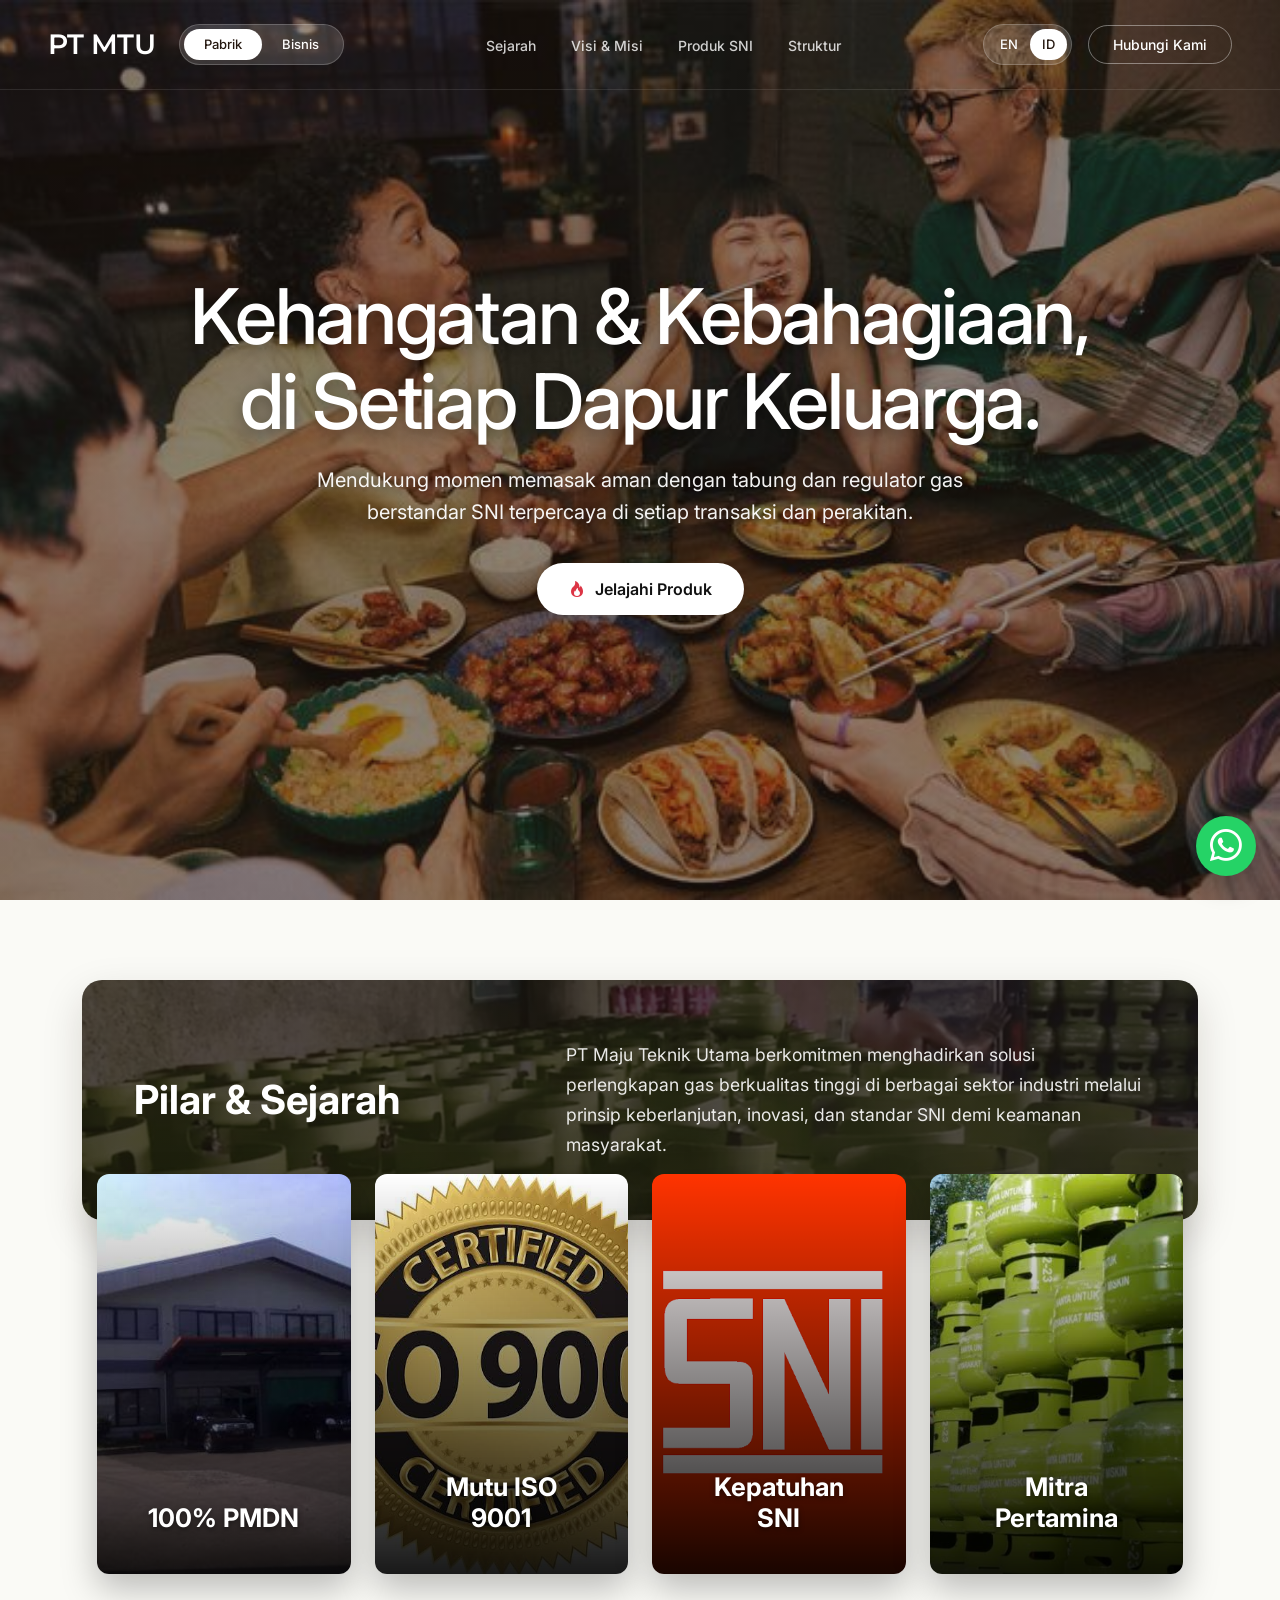
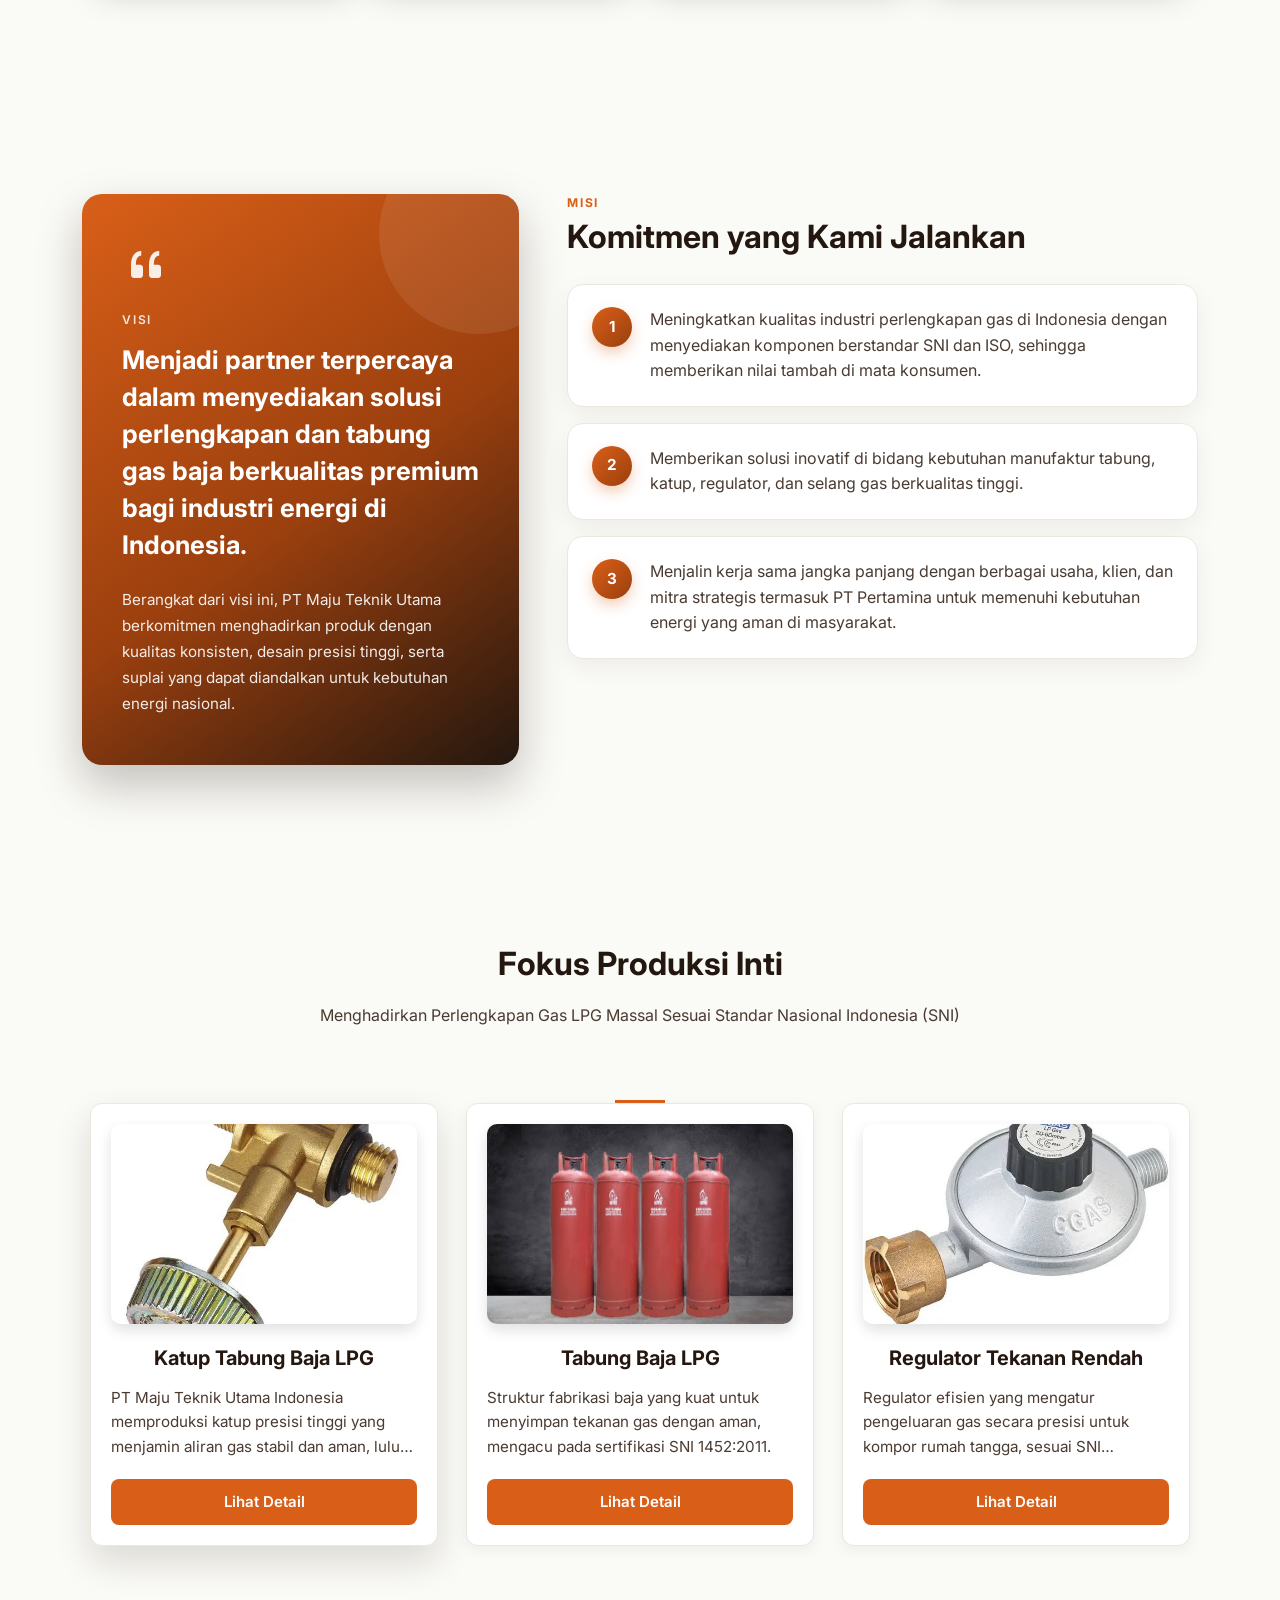
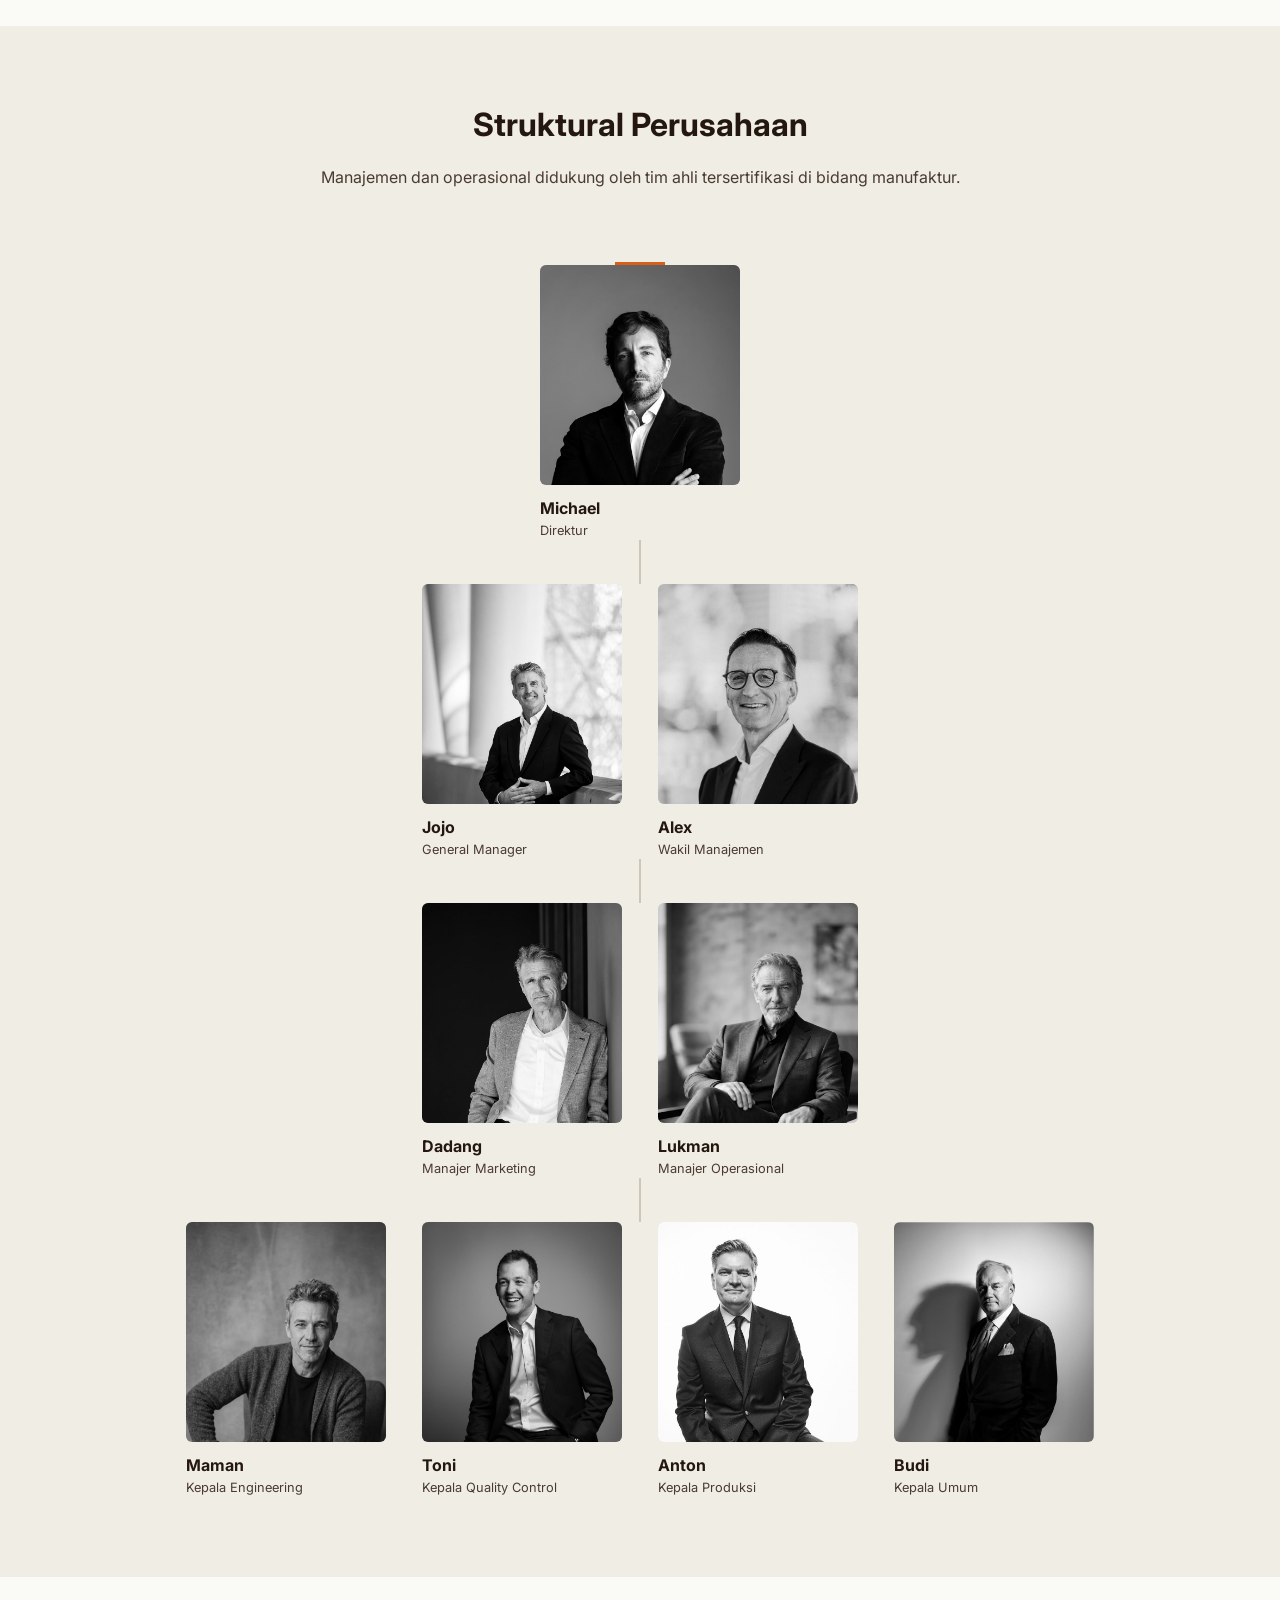
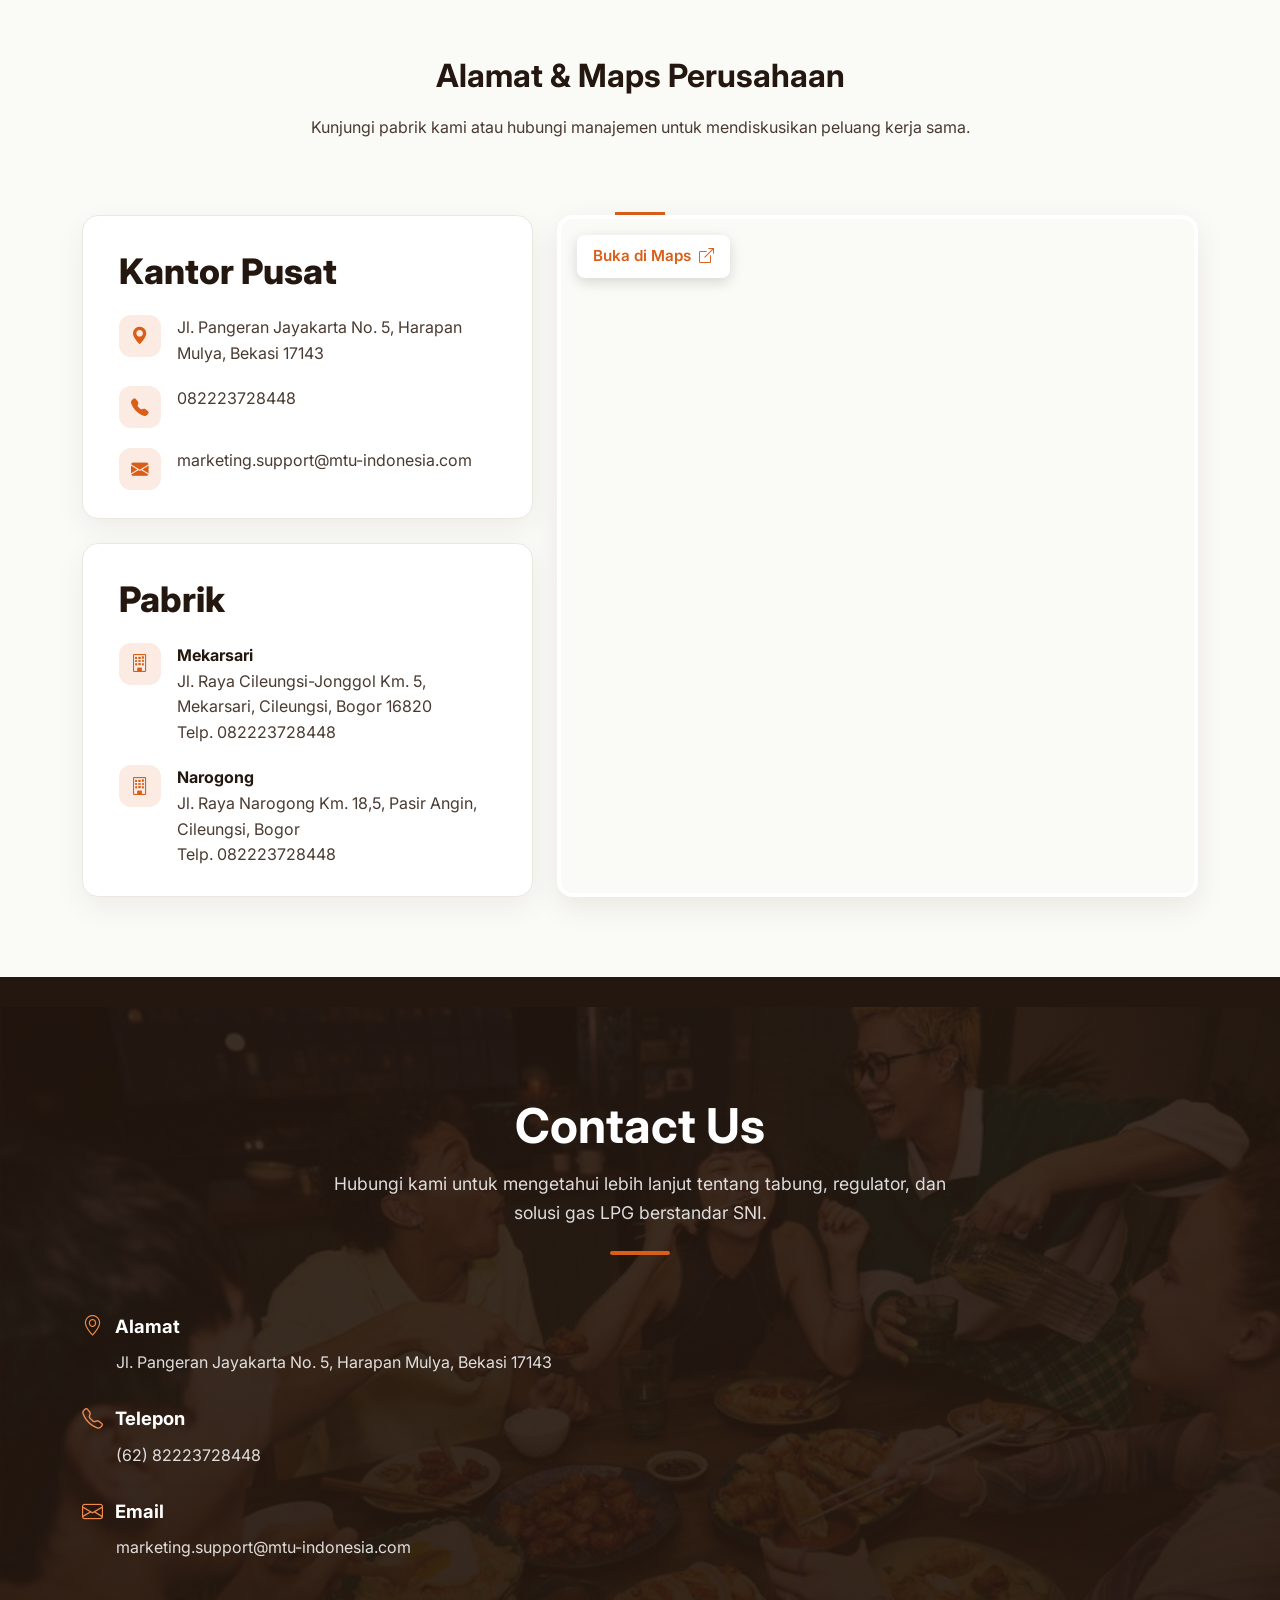
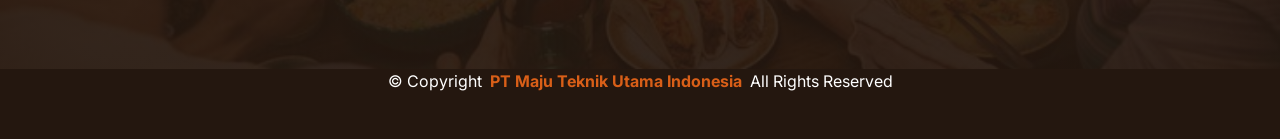
==== index.html @ 26ff04ad "first commit" ====
<!DOCTYPE html>
<html lang="id">

<head>
  <meta charset="utf-8">
  <meta content="width=device-width, initial-scale=1.0" name="viewport">
  <title>PT Maju Teknik Utama Indonesia</title>
  <meta name="description" content="Pabrik Manufaktur Tabung & Regulator LPG Terpercaya">
  <meta name="keywords" content="Tabung LPG, Regulator, Valve, Katup SNI, Selang Gas, Pabrik Gas">

  <!-- Favicons -->
  <link href="assets/img/favicon.png" rel="icon">
  <link href="assets/img/apple-touch-icon.png" rel="apple-touch-icon">

  <!-- Fonts -->
  <link href="https://fonts.googleapis.com" rel="preconnect">
  <link href="https://fonts.gstatic.com" rel="preconnect" crossorigin>
  <link href="https://fonts.googleapis.com/css2?family=Inter:wght@400;500;600;700&family=Montserrat:wght@400;500;600;700&display=swap" rel="stylesheet">

  <!-- Vendor CSS Files -->
  <link href="assets/vendor/bootstrap/css/bootstrap.min.css" rel="stylesheet">
  <link href="assets/vendor/bootstrap-icons/bootstrap-icons.css" rel="stylesheet">
  <link href="assets/vendor/aos/aos.css" rel="stylesheet">
  <link href="assets/vendor/swiper/swiper-bundle.min.css" rel="stylesheet">

  <!-- Main CSS File -->
  <link href="assets/css/main.css" rel="stylesheet">
</head>

<body class="index-page">

  <!-- Header -->
  <header id="header" class="header fixed-top d-flex align-items-center">
    <div class="container-fluid px-4 px-lg-5 d-flex align-items-center justify-content-between w-100">
      <div class="header-left d-flex align-items-center gap-4">
        <a href="index.html" class="logo">
          <h1 class="sitename m-0">PT MTU</h1>
        </a>
        <div class="header-pill-toggle d-none d-lg-flex">
          <span class="active">Pabrik</span>
          <span>Bisnis</span>
        </div>
      </div>
      <nav id="navmenu" class="navmenu d-none d-xl-block">
        <ul class="mb-0">
          <li><a href="#about">Sejarah</a></li>
          <li><a href="#vision-mission">Visi & Misi</a></li>
          <li><a href="#services">Produk SNI</a></li>
          <li><a href="#team">Struktur</a></li>
        </ul>
      </nav>
      <div class="header-right d-flex align-items-center gap-3">
        <div class="header-pill-toggle small-toggle d-none d-md-flex">
          <span>EN</span>
          <span class="active">ID</span>
        </div>
        <a class="btn-outline-custom d-none d-md-inline-flex" href="#contact">Hubungi Kami</a>
        <i class="mobile-nav-toggle d-xl-none bi bi-list text-white fs-2"></i>
      </div>
    </div>
  </header>

  <main class="main">

    <!-- Hero Section -->
    <section id="hero" class="hero d-flex align-items-center justify-content-center">
      <div class="container text-center" data-aos="fade-up">
        <h1 class="hero-title">Kehangatan & Kebahagiaan,<br>di Setiap Dapur Keluarga.</h1>
        <p class="hero-subtitle">Mendukung momen memasak aman dengan tabung dan regulator gas berstandar SNI terpercaya di setiap transaksi dan perakitan.</p>
        <div class="hero-cta mt-4">
          <a href="#services" class="hero-btn"><i class="bi bi-fire text-danger"></i> Jelajahi Produk</a>
        </div>
      </div>
    </section>

    <!-- About Section (Pilar & Sejarah) -->
    <section id="about" class="about-boxed-section">
      <div class="container" data-aos="fade-up" data-aos-delay="100">

        <div class="scenic-banner-box">
          <div class="row align-items-center justify-content-between w-100 m-0">
            <div class="col-lg-4 mb-3 mb-lg-0">
              <h2 class="box-main-title">Pilar &amp; Sejarah</h2>
            </div>
            <div class="col-lg-7">
              <p class="box-main-desc">
                PT Maju Teknik Utama berkomitmen menghadirkan solusi perlengkapan gas berkualitas tinggi di berbagai sektor industri melalui prinsip keberlanjutan, inovasi, dan standar SNI demi keamanan masyarakat.
              </p>
            </div>
          </div>
        </div>

        <div class="row g-4 overlapping-cards-row">
          <!-- Kartu 1 -->
          <div class="col-md-6 col-lg-3" data-aos="fade-up" data-aos-delay="100">
            <div class="flip-card">
              <div class="flip-card-inner">
                <div class="flip-card-front card-bg-1">
                  <div class="card-overlay"></div>
                  <h3>100% PMDN</h3>
                </div>
                <div class="flip-card-back">
                  <h4>Berdiri Sejak 2007</h4>
                  <p>Didirikan pada Januari 2007 dengan status Penanaman Modal Dalam Negeri, berdedikasi membangun industri nasional berkualitas global.</p>
                </div>
              </div>
            </div>
          </div>

          <!-- Kartu 2 -->
          <div class="col-md-6 col-lg-3" data-aos="fade-up" data-aos-delay="200">
            <div class="flip-card">
              <div class="flip-card-inner">
                <div class="flip-card-front card-bg-2">
                  <div class="card-overlay"></div>
                  <h3>Mutu ISO 9001</h3>
                </div>
                <div class="flip-card-back">
                  <h4>Standar Internasional</h4>
                  <p>Operasional pabrik berpedoman penuh pada Sistem Manajemen Mutu ISO 9001:2015 untuk memastikan presisi di setiap lini produksi.</p>
                </div>
              </div>
            </div>
          </div>

          <!-- Kartu 3 -->
          <div class="col-md-6 col-lg-3" data-aos="fade-up" data-aos-delay="300">
            <div class="flip-card">
              <div class="flip-card-inner">
                <div class="flip-card-front card-bg-3">
                  <div class="card-overlay"></div>
                  <h3>Kepatuhan SNI</h3>
                </div>
                <div class="flip-card-back">
                  <h4>Keamanan Teruji</h4>
                  <p>Memproduksi komponen presisi tinggi yang 100% lulus uji kelayakan Standar Nasional Indonesia (SNI) untuk keamanan keluarga.</p>
                </div>
              </div>
            </div>
          </div>

          <!-- Kartu 4 -->
          <div class="col-md-6 col-lg-3" data-aos="fade-up" data-aos-delay="400">
            <div class="flip-card">
              <div class="flip-card-inner">
                <div class="flip-card-front card-bg-4">
                  <div class="card-overlay"></div>
                  <h3>Mitra Pertamina</h3>
                </div>
                <div class="flip-card-back">
                  <h4>Sinergi Energi Nasional</h4>
                  <p>Mendukung penuh program konversi energi gas pemerintah dengan menyuplai produk andalan secara masif ke PT Pertamina.</p>
                </div>
              </div>
            </div>
          </div>
        </div>

      </div>
    </section>

    <!-- Vision & Mission Section -->
    <section id="vision-mission" class="vision-mission-section light-background">
      <div class="container" data-aos="fade-up" data-aos-delay="100">

        <div class="row align-items-stretch g-4 g-lg-5">

          <!-- Kiri: Kartu Visi -->
          <div class="col-lg-5" data-aos="fade-right" data-aos-delay="200">
            <div class="vision-card">
              <div class="vision-quote-icon">
                <i class="bi bi-quote"></i>
              </div>
              <span class="vision-label">Visi</span>
              <h3 class="vision-title">
                Menjadi partner terpercaya dalam menyediakan solusi perlengkapan dan tabung gas baja berkualitas premium bagi industri energi di Indonesia.
              </h3>
              <p class="vision-desc">
                Berangkat dari visi ini, PT Maju Teknik Utama berkomitmen menghadirkan produk dengan kualitas konsisten, desain presisi tinggi, serta suplai yang dapat diandalkan untuk kebutuhan energi nasional.
              </p>
            </div>
          </div>

          <!-- Kanan: Daftar Misi -->
          <div class="col-lg-7" data-aos="fade-left" data-aos-delay="300">
            <div class="mission-header">
              <span class="mission-label">Misi</span>
              <h2 class="mission-title">Komitmen yang Kami Jalankan</h2>
            </div>

            <div class="mission-list">
              <div class="mission-item">
                <div class="mission-number">1</div>
                <p>
                  Meningkatkan kualitas industri perlengkapan gas di Indonesia dengan menyediakan komponen berstandar SNI dan ISO, sehingga memberikan nilai tambah di mata konsumen.
                </p>
              </div>

              <div class="mission-item">
                <div class="mission-number">2</div>
                <p>
                  Memberikan solusi inovatif di bidang kebutuhan manufaktur tabung, katup, regulator, dan selang gas berkualitas tinggi.
                </p>
              </div>

              <div class="mission-item">
                <div class="mission-number">3</div>
                <p>
                  Menjalin kerja sama jangka panjang dengan berbagai usaha, klien, dan mitra strategis termasuk PT Pertamina untuk memenuhi kebutuhan energi yang aman di masyarakat.
                </p>
              </div>
            </div>
          </div>

        </div>

      </div>
    </section>

    <!-- Products Section -->
    <section id="services" class="products-section">
      <div class="container section-title" data-aos="fade-up">
        <h2>Fokus Produksi Inti</h2>
        <p>Menghadirkan Perlengkapan Gas LPG Massal Sesuai Standar Nasional Indonesia (SNI)</p>
      </div>

      <div class="container" data-aos="fade-up" data-aos-delay="100">
        <div class="product-grid">

          <article class="product-card is-featured" data-aos="fade-up" data-aos-delay="100">
            <img src="assets/img/produk-katup.jpeg" alt="Katup Tabung Baja LPG" class="product-img">
            <h3>Katup Tabung Baja LPG</h3>
            <p>PT Maju Teknik Utama Indonesia memproduksi katup presisi tinggi yang menjamin aliran gas stabil dan aman, lulus standarisasi kelayakan SNI 1591:2012.</p>
            <a href="#contact" class="product-btn">Lihat Detail</a>
          </article>

          <article class="product-card" data-aos="fade-up" data-aos-delay="200">
            <img src="assets/img/produk-tabung.jpeg" alt="Tabung Baja LPG" class="product-img">
            <h3>Tabung Baja LPG</h3>
            <p>Struktur fabrikasi baja yang kuat untuk menyimpan tekanan gas dengan aman, mengacu pada sertifikasi SNI 1452:2011.</p>
            <a href="#contact" class="product-btn">Lihat Detail</a>
          </article>

          <article class="product-card" data-aos="fade-up" data-aos-delay="300">
            <img src="assets/img/produk-regulator.jpeg" alt="Regulator Tekanan Rendah" class="product-img">
            <h3>Regulator Tekanan Rendah</h3>
            <p>Regulator efisien yang mengatur pengeluaran gas secara presisi untuk kompor rumah tangga, sesuai SNI 7369:2012.</p>
            <a href="#contact" class="product-btn">Lihat Detail</a>
          </article>

        </div>

       
    </section>

    <!-- Team / Struktur Section -->
    <section id="team" class="team-section light-background">
      <div class="container section-title" data-aos="fade-up">
        <h2>Struktural Perusahaan</h2>
        <p>Manajemen dan operasional didukung oleh tim ahli tersertifikasi di bidang manufaktur.</p>
      </div>

      <div class="container org-chart" data-aos="fade-up" data-aos-delay="100">

        <!-- Level 1: Direktur -->
        <div class="org-tier">
          <div class="org-member">
            <div class="org-photo">
              <i class="bi bi-person-fill"></i>
              <img src="assets/img/Direktur.jpeg" alt="Direktur">
            </div>
            <h4>Michael</h4>
            <span>Direktur</span>
          </div>
        </div>
        <div class="org-connector"></div>

        <!-- Level 2: General Manager & Wakil Manajemen -->
        <div class="org-tier">
          <div class="org-member">
            <div class="org-photo">
              <i class="bi bi-person-fill"></i>
              <img src="assets/img/General.jpeg" alt="General Manager">
            </div>
            <h4>Jojo</h4>
            <span>General Manager</span>
          </div>
          <div class="org-member">
            <div class="org-photo">
              <i class="bi bi-person-fill"></i>
              <img src="assets/img/Wakil.jpeg" alt="Wakil Manajemen">
            </div>
            <h4>Alex</h4>
            <span>Wakil Manajemen</span>
          </div>
        </div>
        <div class="org-connector"></div>

        <!-- Level 3: Manajer -->
        <div class="org-tier">
          <div class="org-member">
            <div class="org-photo">
              <i class="bi bi-person-fill"></i>
              <img src="assets/img/Marketing.jpeg" alt="Manajer Marketing">
            </div>
            <h4>Dadang</h4>
            <span>Manajer Marketing</span>
          </div>
          <div class="org-member">
            <div class="org-photo">
              <i class="bi bi-person-fill"></i>
              <img src="assets/img/Operasional.jpeg" alt="Manajer Operasional">
            </div>
            <h4>Lukman</h4>
            <span>Manajer Operasional</span>
          </div>
        </div>
        <div class="org-connector"></div>

        <!-- Level 4: Kepala Departemen -->
        <div class="org-tier">
          <div class="org-member">
            <div class="org-photo">
              <i class="bi bi-person-fill"></i>
              <img src="assets/img/Enginering.jpeg" alt="Kepala Engineering">
            </div>
            <h4>Maman</h4>
            <span>Kepala Engineering</span>
          </div>
          <div class="org-member">
            <div class="org-photo">
              <i class="bi bi-person-fill"></i>
              <img src="assets/img/Quality.jpeg" alt="Kepala Quality Control">
            </div>
            <h4>Toni</h4>
            <span>Kepala Quality Control</span>
          </div>
          <div class="org-member">
            <div class="org-photo">
              <i class="bi bi-person-fill"></i>
              <img src="assets/img/Produksi.jpeg" alt="Kepala Produksi">
            </div>
            <h4>Anton</h4>
            <span>Kepala Produksi</span>
          </div>
          <div class="org-member">
            <div class="org-photo">
              <i class="bi bi-person-fill"></i>
              <img src="assets/img/Kepala.jpeg" alt="Kepala Umum">
            </div>
            <h4>Budi</h4>
            <span>Kepala Umum</span>
          </div>
        </div>

      </div>
    </section>

    <!-- Contact Section -->
    <section id="contact" class="contact-section">
      <div class="container section-title" data-aos="fade-up">
        <h2>Alamat & Maps Perusahaan</h2>
        <p>Kunjungi pabrik kami atau hubungi manajemen untuk mendiskusikan peluang kerja sama.</p>
      </div>

      <div class="container" data-aos="fade-up" data-aos-delay="100">
        <div class="row g-4 align-items-stretch">

          <!-- Kiri: Informasi -->
          <div class="col-lg-5">
            <div class="info-card">
              <h3 class="info-card-title">Kantor Pusat</h3>
              <ul class="info-list">
                <li>
                  <span class="info-icon"><i class="bi bi-geo-alt-fill"></i></span>
                  <span>Jl. Pangeran Jayakarta No. 5, Harapan Mulya, Bekasi 17143</span>
                </li>
                <li>
                  <span class="info-icon"><i class="bi bi-telephone-fill"></i></span>
                  <span>082223728448</span>
                </li>
                <li>
                  <span class="info-icon"><i class="bi bi-envelope-fill"></i></span>
                  <span>marketing.support@mtu-indonesia.com</span>
                </li>
              </ul>
            </div>

            <div class="info-card mt-4">
              <h3 class="info-card-title">Pabrik</h3>
              <ul class="info-list">
                <li>
                  <span class="info-icon"><i class="bi bi-building"></i></span>
                  <span>
                    <strong>Mekarsari</strong><br>
                    Jl. Raya Cileungsi-Jonggol Km. 5, Mekarsari, Cileungsi, Bogor 16820<br>
                    Telp. 082223728448
                  </span>
                </li>
                <li>
                  <span class="info-icon"><i class="bi bi-building"></i></span>
                  <span>
                    <strong>Narogong</strong><br>
                    Jl. Raya Narogong Km. 18,5, Pasir Angin, Cileungsi, Bogor<br>
                    Telp. 082223728448
                  </span>
                </li>
              </ul>
            </div>
          </div>

          <!-- Kanan: Peta -->
          <div class="col-lg-7">
            <div class="map-box">
              <iframe
                src="https://www.google.com/maps?q=Jl.+Pangeran+Jayakarta+No.+5+Harapan+Mulya+Bekasi+17143&amp;output=embed"
                title="Lokasi Kantor Pusat PT Maju Teknik Utama Indonesia"
                loading="lazy"
                referrerpolicy="no-referrer-when-downgrade"
                allowfullscreen>
              </iframe>
              <a class="map-open-btn"
                 href="https://www.google.com/maps/search/?api=1&amp;query=Jl.+Pangeran+Jayakarta+No.+5+Harapan+Mulya+Bekasi+17143"
                 target="_blank" rel="noopener">
                Buka di Maps <i class="bi bi-box-arrow-up-right"></i>
              </a>
            </div>
          </div>

        </div>
      </div>
    </section>

  </main>

  <footer id="footer" class="footer position-relative">

    <!-- Contact Us (latar foto gelap) -->
    <div class="footer-contact">
      <div class="footer-contact-overlay"></div>
      <div class="container">
        <div class="footer-contact-header text-center" data-aos="fade-up">
          <h2>Contact Us</h2>
          <p>Hubungi kami untuk mengetahui lebih lanjut tentang tabung, regulator, dan solusi gas LPG berstandar SNI.</p>
          <span class="footer-accent-bar"></span>
        </div>

        <div class="row">
          <div class="col-lg-6">
            <div class="footer-contact-list" data-aos="fade-up" data-aos-delay="100">

              <div class="footer-contact-item">
                <div class="footer-contact-label">
                  <i class="bi bi-geo-alt"></i>
                  <span>Alamat</span>
                </div>
                <p>Jl. Pangeran Jayakarta No. 5, Harapan Mulya, Bekasi 17143</p>
              </div>

              <div class="footer-contact-item">
                <div class="footer-contact-label">
                  <i class="bi bi-telephone"></i>
                  <span>Telepon</span>
                </div>
                <p><a href="tel:+622188957132">(62) 82223728448</a></p>
              </div>

              <div class="footer-contact-item">
                <div class="footer-contact-label">
                  <i class="bi bi-envelope"></i>
                  <span>Email</span>
                </div>
                <p><a href="mailto:marketing.support@mtu-indonesia.com">marketing.support@mtu-indonesia.com</a></p>
              </div>

            </div>
          </div>
        </div>
      </div>
    </div>

    <!-- Copyright -->
    <div class="container copyright text-center">
      <p>© <span>Copyright</span> <strong class="px-1 sitename">PT Maju Teknik Utama Indonesia</strong> <span>All Rights Reserved</span></p>
    </div>
  </footer>

  <!-- Tombol WhatsApp melayang -->
  <!-- Nomor contact person: 6282223728448 (format 62 tanpa angka 0 di depan) -->
  <a href="https://wa.me/6282223728448?text=Halo%2C%20saya%20ingin%20bertanya%20tentang%20produk%20PT%20Maju%20Teknik%20Utama%20Indonesia."
     class="whatsapp-float"
     target="_blank"
     rel="noopener"
     aria-label="Chat WhatsApp dengan PT Maju Teknik Utama Indonesia">
    <i class="bi bi-whatsapp"></i>
  </a>

  <a href="#" id="scroll-top" class="scroll-top d-flex align-items-center justify-content-center"><i class="bi bi-arrow-up-short"></i></a>

  <!-- Vendor JS Files -->
  <script src="assets/vendor/bootstrap/js/bootstrap.bundle.min.js"></script>
  <script src="assets/vendor/php-email-form/validate.js"></script>
  <script src="assets/vendor/aos/aos.js"></script>
  <script src="assets/vendor/purecounter/purecounter_vanilla.js"></script>
  <script src="assets/vendor/swiper/swiper-bundle.min.js"></script>
  <script src="assets/js/main.js"></script>

  <!-- Header: putih setelah keluar dari hero -->
  <script>
    (function () {
      var header = document.getElementById('header');
      var hero = document.getElementById('hero');

      function updateHeader() {
        // Header berubah putih setelah melewati bagian hero
        var limit = hero ? hero.offsetHeight - header.offsetHeight : 0;
        if (window.scrollY >= limit) {
          header.classList.add('scrolled');
        } else {
          header.classList.remove('scrolled');
        }
      }

      window.addEventListener('scroll', updateHeader, { passive: true });
      updateHeader();
    })();
  </script>

</body>
</html>
---- assets/css/main.css ----
/**
* Theme Name: PT MTU Modern Warmth
* Layout Concept: Boxed Scenic Banner with Overlapping Vertical 3D Flip Cards
*/

:root {
  --default-font: "Inter", system-ui, -apple-system, sans-serif;
  --heading-font: "Inter", sans-serif;
  --nav-font: "Inter", sans-serif;

  --background-color: #FAFAF6;
  --default-color: #4A3B32;
  --heading-color: #24170F;
  --accent-color: #D95F18;
  --surface-color: #FFFFFF;
  --contrast-color: #FFFFFF;

  --ease-smooth: cubic-bezier(0.22, 0.61, 0.36, 1);
}

.light-background {
  --background-color: #F0EDE5;
  --surface-color: #FFFFFF;
}

/*--------------------------------------------------------------
# TRANSISI HALAMAN
--------------------------------------------------------------*/
:root { scroll-behavior: smooth; }

/* View Transitions API: perpindahan antarhalaman dengan crossfade halus */
@view-transition {
  navigation: auto;
}

::view-transition-old(root),
::view-transition-new(root) {
  animation-duration: 0.6s;
  animation-timing-function: var(--ease-smooth);
}

/* Halaman fade-in saat pertama kali dimuat */
html.is-loading body {
  opacity: 0;
}

body {
  color: var(--default-color);
  background-color: var(--background-color);
  font-family: var(--default-font);
  margin: 0;
  padding: 0;
  transition: opacity 0.8s var(--ease-smooth);
}

a {
  text-decoration: none;
  transition: color 0.3s var(--ease-smooth), background-color 0.3s var(--ease-smooth);
  color: var(--accent-color);
}
a:hover { color: color-mix(in srgb, var(--accent-color), transparent 25%); }

h1, h2, h3, h4, h5, h6 { color: var(--heading-color); font-family: var(--heading-font); }

/*--------------------------------------------------------------
# HEADER (transparan di beranda, putih setelah keluar dari hero)
--------------------------------------------------------------*/
.header {
  height: 90px;
  background: transparent;
  border-bottom: 1px solid rgba(255,255,255,0.1);
  transition: background-color 0.45s var(--ease-smooth), box-shadow 0.45s var(--ease-smooth), border-color 0.45s var(--ease-smooth);
}

.header.scrolled {
  background-color: #FFFFFF;
  box-shadow: 0 4px 20px rgba(36, 23, 15, 0.08);
  border-bottom: 1px solid #EBE8E0;
}

.logo h1 {
  font-size: 28px;
  font-weight: 600;
  color: #fff;
  letter-spacing: -0.5px;
  font-family: 'Montserrat', sans-serif;
  transition: color 0.45s var(--ease-smooth);
}

.header-pill-toggle {
  display: flex;
  align-items: center;
  background: rgba(255, 255, 255, 0.15);
  border-radius: 50px;
  padding: 4px;
  border: 1px solid rgba(255,255,255,0.2);
  transition: background-color 0.45s var(--ease-smooth), border-color 0.45s var(--ease-smooth);
}
.header-pill-toggle span {
  padding: 6px 20px;
  border-radius: 50px;
  color: #fff;
  font-size: 13px;
  font-weight: 500;
  cursor: pointer;
  transition: all 0.35s var(--ease-smooth);
}
.header-pill-toggle span.active { background: #fff; color: var(--heading-color); }
.header-pill-toggle.small-toggle span { padding: 6px 12px; }

.navmenu ul { display: flex; list-style: none; gap: 35px; padding: 0; }
.navmenu a {
  position: relative;
  color: rgba(255, 255, 255, 0.8);
  font-size: 14px;
  font-weight: 500;
  padding: 6px 0;
  transition: color 0.35s var(--ease-smooth);
}
.navmenu a::after {
  content: "";
  position: absolute;
  left: 0;
  bottom: 0;
  width: 100%;
  height: 2px;
  border-radius: 2px;
  background: var(--accent-color);
  transform: scaleX(0);
  transform-origin: left center;
  transition: transform 0.4s var(--ease-smooth);
}
.navmenu a:hover { color: #fff; }
.navmenu a:hover::after,
.navmenu a.is-current::after { transform: scaleX(1); }
.navmenu a.is-current { color: #fff; }

.btn-outline-custom {
  border: 1px solid rgba(255,255,255,0.4);
  color: #fff;
  padding: 8px 24px;
  border-radius: 50px;
  font-size: 14px;
  font-weight: 500;
  transition: all 0.35s var(--ease-smooth);
}
.btn-outline-custom:hover { background: #fff; color: var(--heading-color); }

/* Kondisi header setelah keluar dari hero (putih) */
.header.scrolled .logo h1,
.header.scrolled .navmenu a { color: var(--heading-color); }
.header.scrolled .navmenu a:hover { color: var(--accent-color); }
.header.scrolled .navmenu a.is-current { color: var(--accent-color); }
.header.scrolled .header-pill-toggle { background: #f0f0f0; border-color: #ddd; }
.header.scrolled .header-pill-toggle span { color: var(--default-color); }
.header.scrolled .header-pill-toggle span.active { background: #fff; box-shadow: 0 2px 5px rgba(0,0,0,0.1); }
.header.scrolled .btn-outline-custom { border-color: var(--default-color); color: var(--default-color); }
.header.scrolled .btn-outline-custom:hover { background: var(--accent-color); color: #fff; border-color: var(--accent-color); }
.header.scrolled .mobile-nav-toggle { color: var(--heading-color) !important; }

/*--------------------------------------------------------------
# TOMBOL KEMBALI KE ATAS
--------------------------------------------------------------*/
.scroll-top {
  position: fixed;
  right: 24px;
  bottom: 100px;
  width: 46px;
  height: 46px;
  border-radius: 50%;
  background: var(--accent-color);
  color: #FFFFFF;
  font-size: 26px;
  box-shadow: 0 10px 25px rgba(217, 95, 24, 0.3);
  opacity: 0;
  visibility: hidden;
  transform: translateY(14px);
  transition: opacity 0.4s var(--ease-smooth), transform 0.4s var(--ease-smooth), visibility 0.4s, background-color 0.3s ease;
  z-index: 999;
}

.scroll-top.active {
  opacity: 1;
  visibility: visible;
  transform: translateY(0);
}

.scroll-top:hover {
  color: #FFFFFF;
  background: color-mix(in srgb, var(--accent-color), #24170F 25%);
}

/* Hero Section */
.hero {
  background: linear-gradient(rgba(36, 23, 15, 0.5), rgba(36, 23, 15, 0.5)), url('../img/hero-bg.jpeg') center/cover no-repeat;
  height: 100vh;
  min-height: 650px;
  position: relative;
  margin-top: 0;
  padding-top: 70px;
}
.hero-title {
  font-size: 4.8rem;
  font-weight: 500;
  color: #fff;
  line-height: 1.1;
  letter-spacing: -0.03em;
  margin-bottom: 20px;
  text-shadow: 0 4px 15px rgba(0,0,0,0.4);
}
.hero-subtitle {
  font-size: 1.25rem;
  color: rgba(255, 255, 255, 0.95);
  font-weight: 400;
  max-width: 700px;
  margin: 0 auto 35px auto;
  text-shadow: 0 2px 10px rgba(0,0,0,0.4);
  line-height: 1.6;
}
.hero-btn {
  background: #fff;
  color: #111;
  padding: 14px 32px;
  border-radius: 50px;
  font-size: 16px;
  font-weight: 600;
  display: inline-flex;
  align-items: center;
  gap: 10px;
  box-shadow: 0 10px 30px rgba(0,0,0,0.2);
  transition: transform 0.4s var(--ease-smooth), box-shadow 0.4s var(--ease-smooth), background-color 0.4s var(--ease-smooth);
}
.hero-btn:hover {
  transform: translateY(-3px);
  box-shadow: 0 15px 35px rgba(0,0,0,0.3);
  background: #f8f9fa;
}

@media (max-width: 991px) { .hero-title { font-size: 3.5rem; } .hero-subtitle { font-size: 1.1rem; } }
@media (max-width: 576px) { .hero-title { font-size: 2.2rem; } .hero-subtitle { font-size: 1rem; } }

/* Global Sections */
section, .section {
  padding: 80px 0;
  scroll-margin-top: 82px;
  overflow: clip;
}
.section-title { text-align: center; padding-bottom: 60px; position: relative; }
.section-title h2 { font-size: 32px; font-weight: 700; margin-bottom: 20px; color: var(--heading-color); }
.section-title h2:after {
  content: "";
  position: absolute;
  display: block;
  width: 50px;
  height: 3px;
  background: var(--accent-color);
  left: 0;
  right: 0;
  bottom: 0;
  margin: auto;
}

/*--------------------------------------------------------------
# ABOUT SECTION (Boxed Scenic Banner & Overlapping Vertical Cards)
--------------------------------------------------------------*/
.about-boxed-section {
  padding: 80px 0 120px 0;
}

.scenic-banner-box {
  background: linear-gradient(rgba(20, 15, 10, 0.75), rgba(20, 15, 10, 0.75)), url('../img/GAS1.jpg') center/cover no-repeat;
  border-radius: 20px;
  padding: 60px 40px;
  color: #FFFFFF;
  box-shadow: 0 15px 40px rgba(36, 23, 15, 0.15);
  margin-bottom: 0;
}

.box-main-title {
  font-size: 2.5rem;
  font-weight: 700;
  color: #FFFFFF;
  margin: 0;
}

.box-main-desc {
  font-size: 1.1rem;
  color: rgba(255, 255, 255, 0.9);
  line-height: 1.7;
  margin: 0;
}

/* Kartu menjorok keluar dari banner */
.overlapping-cards-row {
  margin-top: -70px;
  position: relative;
  z-index: 3;
  padding: 0 15px;
}

/* 3D Flip Card */
.flip-card {
  background-color: transparent;
  height: 400px;
  perspective: 1000px;
}

.flip-card-inner {
  position: relative;
  width: 100%;
  height: 100%;
  text-align: center;
  transition: transform 0.8s cubic-bezier(0.4, 0.2, 0.2, 1);
  transform-style: preserve-3d;
  border-radius: 12px;
  box-shadow: 0 15px 35px rgba(0, 0, 0, 0.25);
}

.flip-card:hover .flip-card-inner {
  transform: rotateY(180deg);
}

.flip-card-front, .flip-card-back {
  position: absolute;
  width: 100%;
  height: 100%;
  -webkit-backface-visibility: hidden;
  backface-visibility: hidden;
  border-radius: 12px;
  overflow: hidden;
}

.flip-card-front {
  display: flex;
  flex-direction: column;
  justify-content: flex-end;
  padding: 2.5rem;
  color: #FFFFFF;
  background-size: cover;
  background-position: center;
}

.card-bg-1 { background: linear-gradient(to top, rgba(0,0,0,0.9), transparent), url('../img/Pabrik1.jpeg') center/cover; }
.card-bg-2 { background: linear-gradient(to top, rgba(0,0,0,0.9), transparent), url('../img/ISO.jpeg') center/cover; }
.card-bg-3 { background: linear-gradient(to top, rgba(0,0,0,0.9), transparent), url('../img/SNI.png') center/cover; }
.card-bg-4 { background: linear-gradient(to top, rgba(0,0,0,0.9), transparent), url('../img/Mitra1.jpeg') center/cover; }

.flip-card-front h3 {
  color: #FFFFFF;
  font-size: 1.6rem;
  font-weight: 700;
  margin: 0;
  z-index: 2;
  text-shadow: 0 2px 5px rgba(0,0,0,0.5);
}

.flip-card-back {
  background-color: var(--accent-color);
  color: #FFFFFF;
  transform: rotateY(180deg);
  display: flex;
  flex-direction: column;
  justify-content: center;
  align-items: center;
  padding: 2.5rem;
  text-align: center;
}

.flip-card-back h4 {
  color: #FFFFFF;
  font-size: 1.3rem;
  font-weight: 700;
  margin-bottom: 15px;
  border-bottom: 2px solid rgba(255,255,255,0.3);
  padding-bottom: 10px;
}

.flip-card-back p {
  font-size: 0.95rem;
  margin: 0;
  line-height: 1.6;
  color: rgba(255,255,255,0.95);
}

/*--------------------------------------------------------------
# VISION & MISSION (Kartu gradasi oranye-cokelat + daftar misi)
--------------------------------------------------------------*/
.vision-mission-section {
  padding: 100px 0;
}

/* Kartu visi */
.vision-card {
  position: relative;
  height: 100%;
  overflow: hidden;
  border-radius: 20px;
  padding: 48px 40px;
  color: #FFFFFF;
  background: linear-gradient(145deg, #D95F18 0%, #9A3F0E 55%, #24170F 100%);
  box-shadow: 0 20px 45px rgba(36, 23, 15, 0.25);
}

/* Dekorasi lingkaran samar di pojok kanan atas */
.vision-card::before {
  content: "";
  position: absolute;
  top: -60px;
  right: -60px;
  width: 200px;
  height: 200px;
  border-radius: 50%;
  background: rgba(255, 255, 255, 0.08);
  pointer-events: none;
}

.vision-quote-icon {
  font-size: 3rem;
  line-height: 1;
  color: #FFFFFF;
  opacity: 0.9;
  margin-bottom: 20px;
}

.vision-label {
  display: block;
  text-transform: uppercase;
  letter-spacing: 0.15em;
  font-size: 0.75rem;
  font-weight: 600;
  color: #FFFFFF;
  opacity: 0.85;
  margin-bottom: 12px;
}

.vision-title {
  color: #FFFFFF;
  font-size: 1.6rem;
  font-weight: 700;
  line-height: 1.45;
  margin-bottom: 24px;
}

.vision-desc {
  color: rgba(255, 255, 255, 0.9);
  font-size: 0.95rem;
  line-height: 1.7;
  margin: 0;
}

/* Header misi */
.mission-label {
  display: block;
  text-transform: uppercase;
  letter-spacing: 0.15em;
  font-size: 0.75rem;
  font-weight: 700;
  color: var(--accent-color);
  margin-bottom: 6px;
}

.mission-title {
  font-size: 2rem;
  font-weight: 700;
  color: var(--heading-color);
  margin-bottom: 28px;
}

/* Daftar misi */
.mission-list {
  display: flex;
  flex-direction: column;
  gap: 16px;
}

.mission-item {
  display: flex;
  align-items: flex-start;
  gap: 18px;
  background: #FFFFFF;
  border: 1px solid #EBE8E0;
  border-radius: 16px;
  padding: 22px 24px;
  box-shadow: 0 8px 24px rgba(36, 23, 15, 0.06);
  transition: transform 0.4s var(--ease-smooth), box-shadow 0.4s var(--ease-smooth), border-color 0.4s var(--ease-smooth);
}

.mission-item:hover {
  transform: translateX(6px);
  border-color: var(--accent-color);
  box-shadow: 0 12px 30px rgba(217, 95, 24, 0.15);
}

.mission-number {
  flex-shrink: 0;
  width: 40px;
  height: 40px;
  border-radius: 50%;
  display: flex;
  align-items: center;
  justify-content: center;
  background: linear-gradient(135deg, #D95F18 0%, #9A3F0E 100%);
  color: #FFFFFF;
  font-weight: 700;
  font-size: 0.95rem;
  box-shadow: 0 6px 14px rgba(217, 95, 24, 0.3);
}

.mission-item p {
  margin: 0;
  color: var(--default-color);
  font-size: 1rem;
  line-height: 1.6;
}

/*--------------------------------------------------------------
# PRODUCTS (Fokus Produksi Inti)
--------------------------------------------------------------*/
.products-section {
  background-color: var(--background-color);
}

.product-grid {
  display: grid;
  grid-template-columns: repeat(3, 1fr);
  gap: 28px;
  max-width: 1100px;
  margin: 0 auto;
  align-items: start;
}

.product-card {
  background: var(--surface-color);
  border: 1px solid #EBE8E0;
  border-radius: 12px;
  padding: 20px;
  box-shadow: 0 4px 14px rgba(36, 23, 15, 0.06);
  display: flex;
  flex-direction: column;
  transition: transform 0.4s var(--ease-smooth), box-shadow 0.4s var(--ease-smooth), border-color 0.4s var(--ease-smooth);
}

.product-card:hover {
  transform: translateY(-6px);
  border-color: var(--accent-color);
  box-shadow: 0 14px 30px rgba(217, 95, 24, 0.15);
}

/* Kartu utama sedikit naik, seperti pada referensi */
.product-card.is-featured {
  transform: translateY(-14px);
  box-shadow: 0 16px 36px rgba(36, 23, 15, 0.14);
}

.product-card.is-featured:hover {
  transform: translateY(-20px);
}

.product-img {
  width: 100%;
  height: 200px;
  object-fit: cover;
  border-radius: 10px;
  box-shadow: 0 6px 14px rgba(0, 0, 0, 0.12);
  transition: transform 0.5s var(--ease-smooth), box-shadow 0.5s var(--ease-smooth);
  cursor: pointer;
}

.product-img:hover {
  transform: translateY(-6px) scale(1.03);
  box-shadow: 0 18px 30px rgba(0, 0, 0, 0.25);
}

.product-card h3 {
  text-align: center;
  font-size: 1.25rem;
  font-weight: 700;
  color: var(--heading-color);
  margin: 22px 0 16px;
}

.product-card p {
  flex-grow: 1;
  font-size: 0.95rem;
  line-height: 1.6;
  color: var(--default-color);
  margin: 0 0 20px;
  display: -webkit-box;
  -webkit-line-clamp: 3;
  -webkit-box-orient: vertical;
  overflow: hidden;
}

.product-btn {
  display: block;
  width: 100%;
  text-align: center;
  background: var(--accent-color);
  color: #FFFFFF;
  font-weight: 600;
  font-size: 15px;
  padding: 12px;
  border-radius: 8px;
  transition: background-color 0.35s var(--ease-smooth);
}

.product-btn:hover {
  background: color-mix(in srgb, var(--accent-color), #24170F 25%);
  color: #FFFFFF;
}

.products-more {
  text-align: center;
  margin-top: 50px;
}

.products-more-btn {
  display: inline-flex;
  align-items: center;
  gap: 10px;
  background: var(--accent-color);
  color: #FFFFFF;
  padding: 12px 28px;
  border-radius: 50px;
  font-size: 16px;
  font-weight: 600;
  box-shadow: 0 10px 25px rgba(217, 95, 24, 0.3);
  transition: transform 0.4s var(--ease-smooth), box-shadow 0.4s var(--ease-smooth);
}

.products-more-btn:hover {
  color: #FFFFFF;
  transform: translateY(-2px);
  box-shadow: 0 14px 30px rgba(217, 95, 24, 0.4);
}

@media (max-width: 991px) {
  .product-grid {
    grid-template-columns: repeat(2, 1fr);
  }
  .product-card.is-featured {
    transform: none;
  }
  .product-card.is-featured:hover {
    transform: translateY(-6px);
  }
}

@media (max-width: 575px) {
  .product-grid {
    grid-template-columns: 1fr;
  }
}

/*--------------------------------------------------------------
# STRUKTUR PERUSAHAAN (Foto hitam putih, lapisan oranye penuh saat hover)
--------------------------------------------------------------*/
.team-section {
  background-color: var(--background-color);
}

.org-chart {
  display: flex;
  flex-direction: column;
  align-items: center;
  max-width: 1000px;
}

.org-tier {
  display: flex;
  justify-content: center;
  flex-wrap: wrap;
  gap: 40px 36px;
  width: 100%;
}

.org-connector {
  width: 2px;
  height: 44px;
  background: #CFC6B8;
  margin: 0 auto;
}

.org-member {
  width: 200px;
  text-align: left;
}

.org-photo {
  position: relative;
  width: 100%;
  aspect-ratio: 1 / 1.1;
  overflow: hidden;
  border-radius: 6px;
  background-color: #E4DFD4;
  isolation: isolate;
  transition: background-color 0.5s var(--ease-smooth);
}

/* Ikon cadangan saat foto belum ada */
.org-photo > i {
  position: absolute;
  inset: 0;
  display: flex;
  align-items: center;
  justify-content: center;
  font-size: 4rem;
  color: #B9B2A6;
}

/* Foto selalu hitam putih */
.org-photo img {
  position: absolute;
  inset: 0;
  width: 100%;
  height: 100%;
  object-fit: cover;
  object-position: top;
  filter: grayscale(100%);
  transition: transform 0.6s var(--ease-smooth);
}

/* Lapisan oranye yang menutupi seluruh foto */
.org-photo::after {
  content: "";
  position: absolute;
  inset: 0;
  background-color: var(--accent-color);
  mix-blend-mode: color;
  opacity: 0;
  transition: opacity 0.5s var(--ease-smooth);
  pointer-events: none;
  z-index: 2;
}

.org-member:hover .org-photo,
.org-member:focus-within .org-photo {
  background-color: var(--accent-color);
}

.org-member:hover .org-photo::after,
.org-member:focus-within .org-photo::after {
  opacity: 1;
}

.org-member:hover .org-photo img,
.org-member:focus-within .org-photo img {
  transform: scale(1.04);
}

.org-member h4 {
  font-size: 1rem;
  font-weight: 700;
  color: var(--heading-color);
  margin: 14px 0 4px;
}

.org-member span {
  display: block;
  font-size: 0.8rem;
  color: var(--default-color);
  line-height: 1.4;
}

@media (max-width: 767px) {
  .org-member {
    width: 150px;
  }
  .org-tier {
    gap: 28px 20px;
  }
}

/*--------------------------------------------------------------
# CONTACT (Info di kiri, peta di kanan)
--------------------------------------------------------------*/
.contact-section {
  background-color: var(--background-color);
}

.info-card {
  background: var(--surface-color);
  border: 1px solid #EBE8E0;
  border-radius: 16px;
  padding: 36px 36px 28px;
  box-shadow: 0 10px 30px rgba(36, 23, 15, 0.06);
}

.info-card-title {
  font-size: 2.2rem;
  font-weight: 800;
  color: var(--heading-color);
  margin: 0 0 24px;
  line-height: 1.1;
}

.info-list {
  list-style: none;
  margin: 0;
  padding: 0;
  display: flex;
  flex-direction: column;
  gap: 20px;
}

.info-list li {
  display: flex;
  align-items: flex-start;
  gap: 16px;
  color: var(--default-color);
  font-size: 1rem;
  line-height: 1.6;
}

.info-list strong {
  color: var(--heading-color);
  font-weight: 700;
}

.info-icon {
  flex-shrink: 0;
  width: 42px;
  height: 42px;
  border-radius: 12px;
  display: flex;
  align-items: center;
  justify-content: center;
  background-color: color-mix(in srgb, var(--accent-color), transparent 88%);
  color: var(--accent-color);
  font-size: 1.1rem;
}

.map-box {
  position: relative;
  height: 100%;
  min-height: 480px;
  border-radius: 16px;
  overflow: hidden;
  border: 4px solid #FFFFFF;
  box-shadow: 0 10px 30px rgba(36, 23, 15, 0.08);
}

.map-box iframe {
  position: absolute;
  inset: 0;
  width: 100%;
  height: 100%;
  border: 0;
}

.map-open-btn {
  position: absolute;
  top: 16px;
  left: 16px;
  z-index: 2;
  display: inline-flex;
  align-items: center;
  gap: 8px;
  background: #FFFFFF;
  color: var(--accent-color);
  font-weight: 600;
  font-size: 0.95rem;
  padding: 10px 16px;
  border-radius: 8px;
  box-shadow: 0 4px 14px rgba(0, 0, 0, 0.15);
  transition: background-color 0.35s var(--ease-smooth), color 0.35s var(--ease-smooth);
}

.map-open-btn:hover {
  background: var(--accent-color);
  color: #FFFFFF;
}

@media (max-width: 991px) {
  .map-box {
    min-height: 380px;
  }
}

@media (max-width: 575px) {
  .info-card {
    padding: 28px 22px 22px;
  }
  .info-card-title {
    font-size: 1.8rem;
  }
}

/*--------------------------------------------------------------
# FOOTER (Contact Us dengan latar foto + copyright)
--------------------------------------------------------------*/
.footer-contact {
  position: relative;
  padding: 90px 0 80px;
  background: url('../img/hero-bg.jpeg') center/cover no-repeat;
  color: #FFFFFF;
  overflow: hidden;
}

.footer-contact-overlay {
  position: absolute;
  inset: 0;
  background: linear-gradient(rgba(36, 23, 15, 0.88), rgba(36, 23, 15, 0.92));
}

.footer-contact .container {
  position: relative;
  z-index: 1;
}

.footer-contact-header h2 {
  color: #FFFFFF;
  font-size: 3rem;
  font-weight: 700;
  margin-bottom: 16px;
}

.footer-contact-header p {
  color: rgba(255, 255, 255, 0.85);
  font-size: 1.1rem;
  line-height: 1.6;
  max-width: 640px;
  margin: 0 auto;
}

.footer-accent-bar {
  display: block;
  width: 60px;
  height: 4px;
  margin: 24px auto 0;
  border-radius: 4px;
  background: var(--accent-color);
}

.footer-contact-list {
  margin-top: 56px;
  max-width: 520px;
}

.footer-contact-item {
  margin-bottom: 28px;
}

.footer-contact-label {
  display: flex;
  align-items: center;
  gap: 12px;
  font-size: 1.15rem;
  font-weight: 700;
  color: #FFFFFF;
  margin-bottom: 8px;
}

.footer-contact-label i {
  font-size: 1.3rem;
  color: #F08A4B;
}

.footer-contact-item p {
  margin: 0 0 0 34px;
  font-size: 1rem;
  line-height: 1.6;
  color: rgba(255, 255, 255, 0.85);
}

.footer-contact-item a {
  color: rgba(255, 255, 255, 0.85);
  transition: color 0.35s var(--ease-smooth);
}

.footer-contact-item a:hover {
  color: #F08A4B;
}

/* Copyright bar */
.footer {
  background-color: var(--heading-color);
  color: #FFFFFF;
  padding: 30px 0;
  margin-top: 0;
}
.footer .sitename { color: var(--accent-color); }
.footer .credits { margin-top: 8px; font-size: 13px; color: rgba(255,255,255,0.6); }

/*--------------------------------------------------------------
# WHATSAPP FLOATING BUTTON
--------------------------------------------------------------*/
.whatsapp-float {
  position: fixed;
  right: 24px;
  bottom: 24px;
  width: 60px;
  height: 60px;
  border-radius: 50%;
  display: flex;
  align-items: center;
  justify-content: center;
  background: #25D366;
  color: #FFFFFF;
  font-size: 32px;
  box-shadow: 0 10px 25px rgba(0, 0, 0, 0.25);
  z-index: 1000;
  transition: transform 0.4s var(--ease-smooth), box-shadow 0.4s var(--ease-smooth);
}

.whatsapp-float:hover {
  color: #FFFFFF;
  transform: scale(1.08);
  box-shadow: 0 14px 30px rgba(0, 0, 0, 0.3);
}

/*--------------------------------------------------------------
# AKSESIBILITAS: kurangi gerakan bila diminta pengguna
--------------------------------------------------------------*/
@media (prefers-reduced-motion: reduce) {
  *,
  *::before,
  *::after {
    animation-duration: 0.01ms !important;
    animation-iteration-count: 1 !important;
    transition-duration: 0.01ms !important;
    scroll-behavior: auto !important;
  }
}
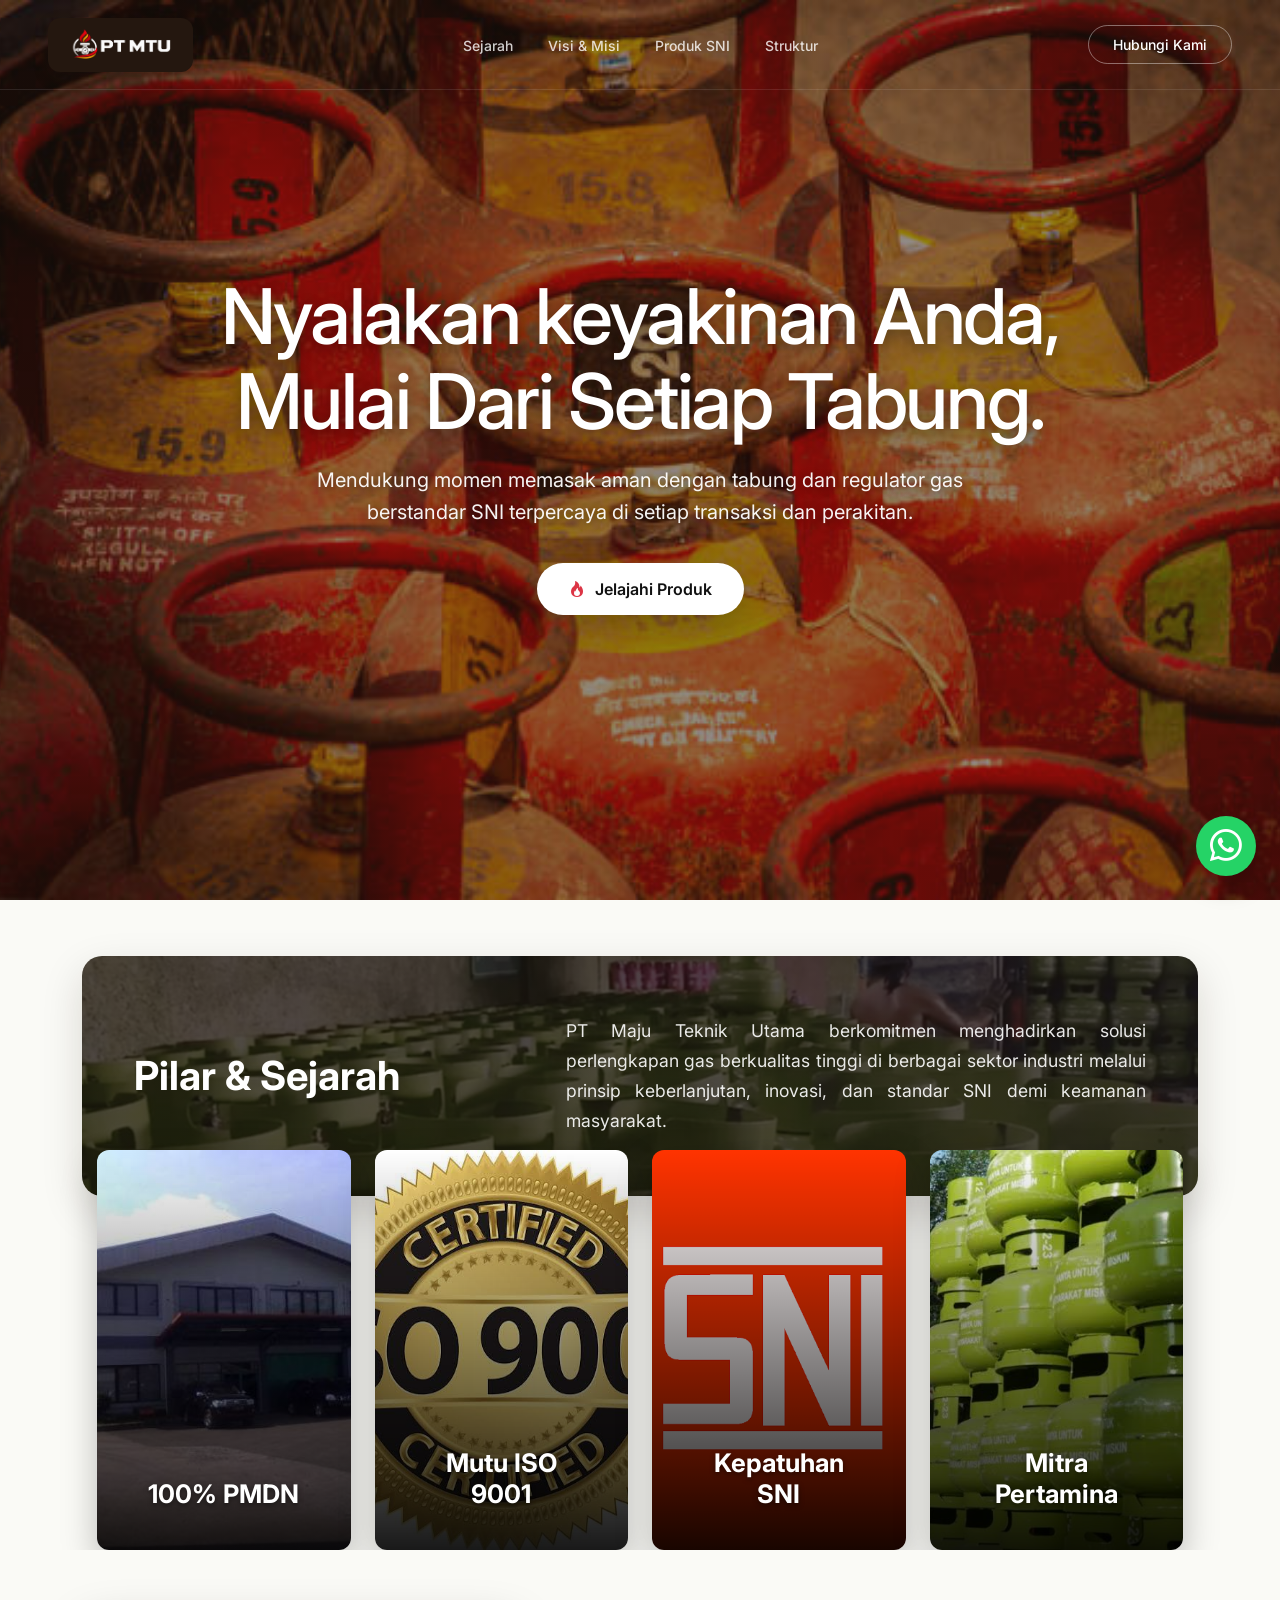
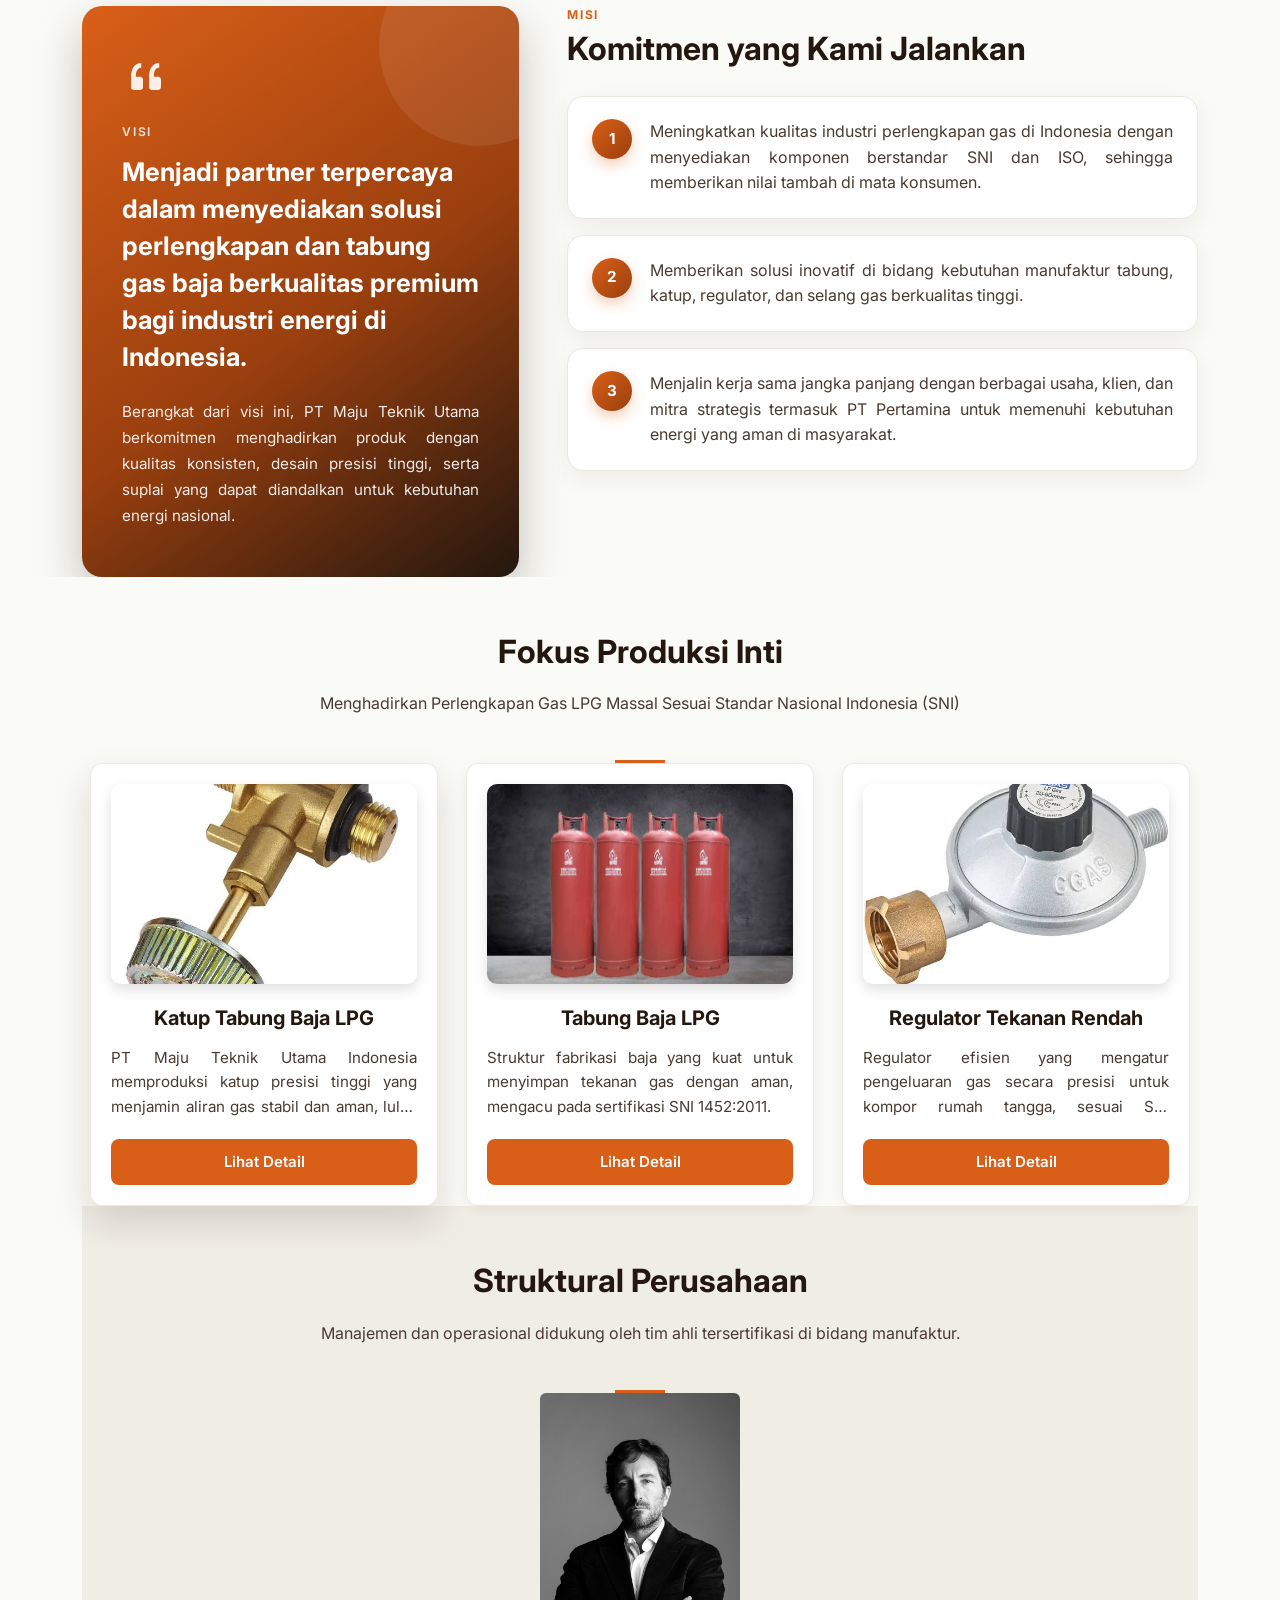
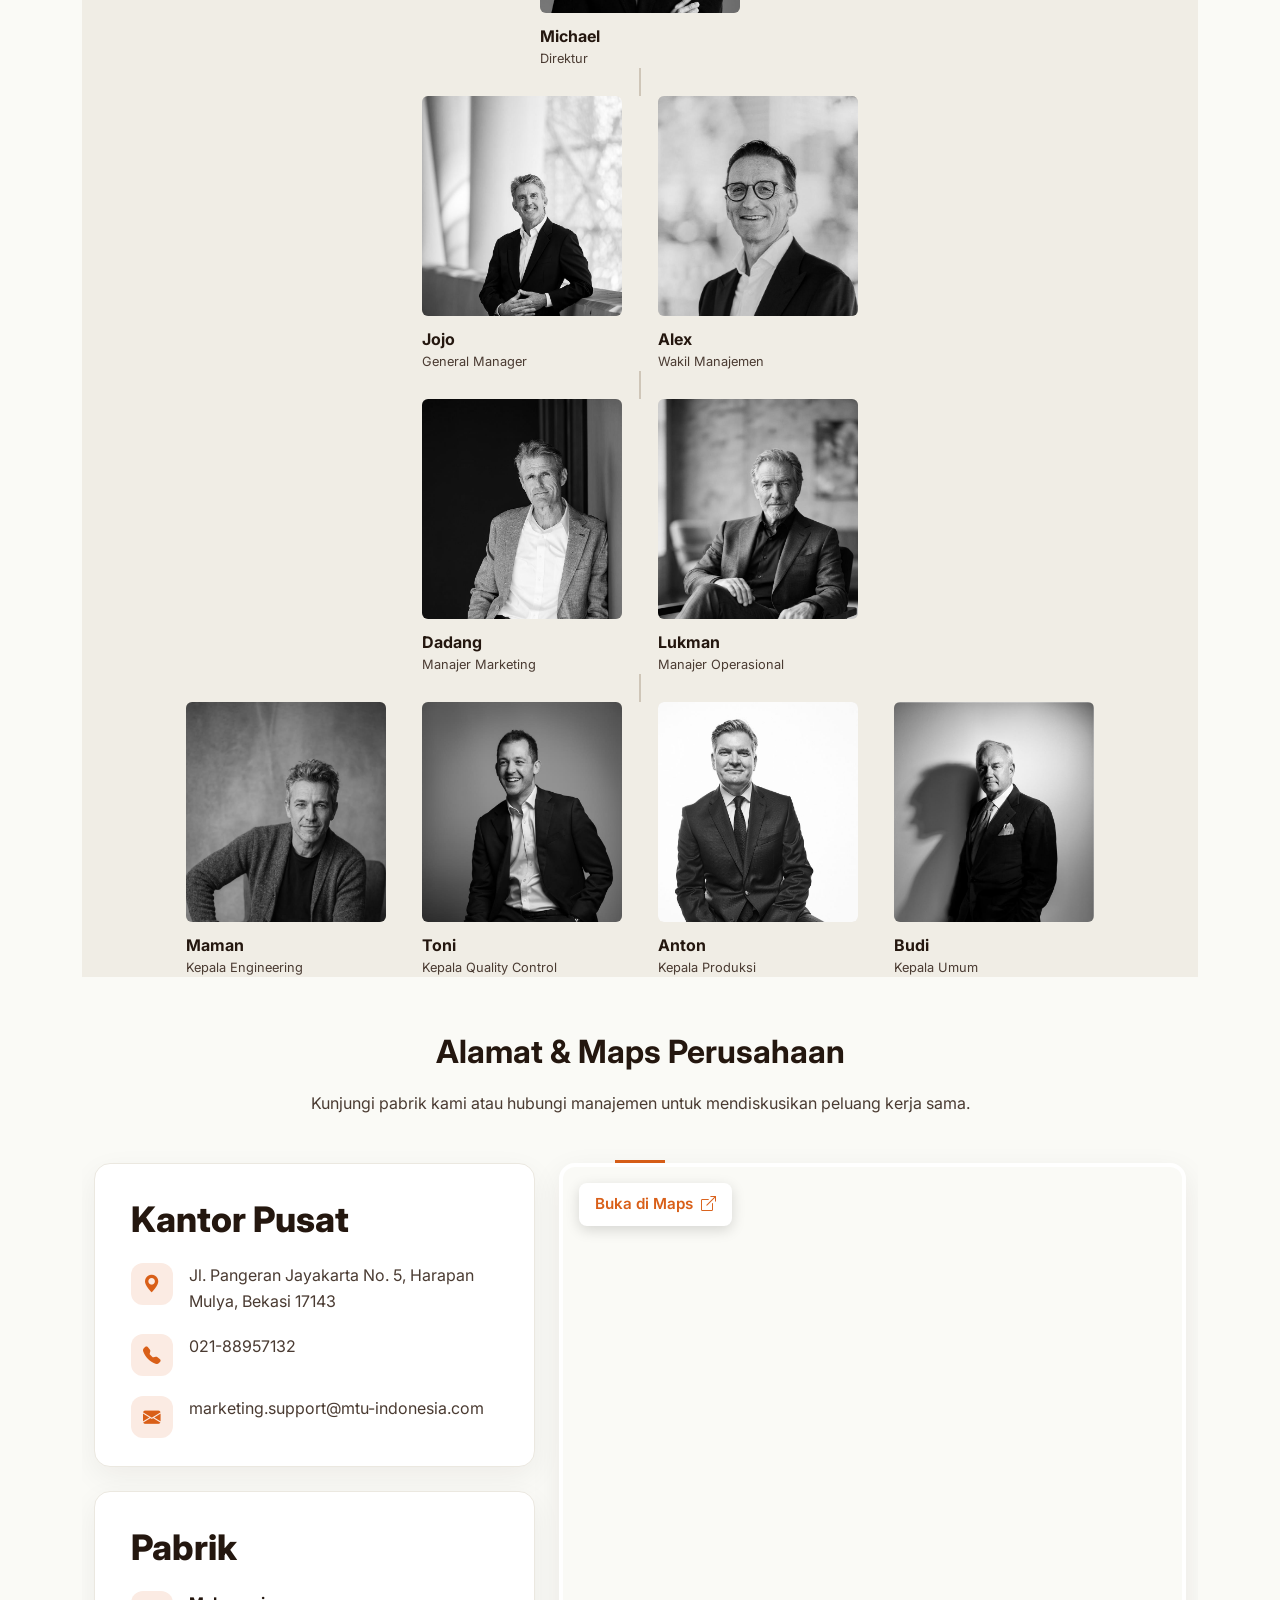
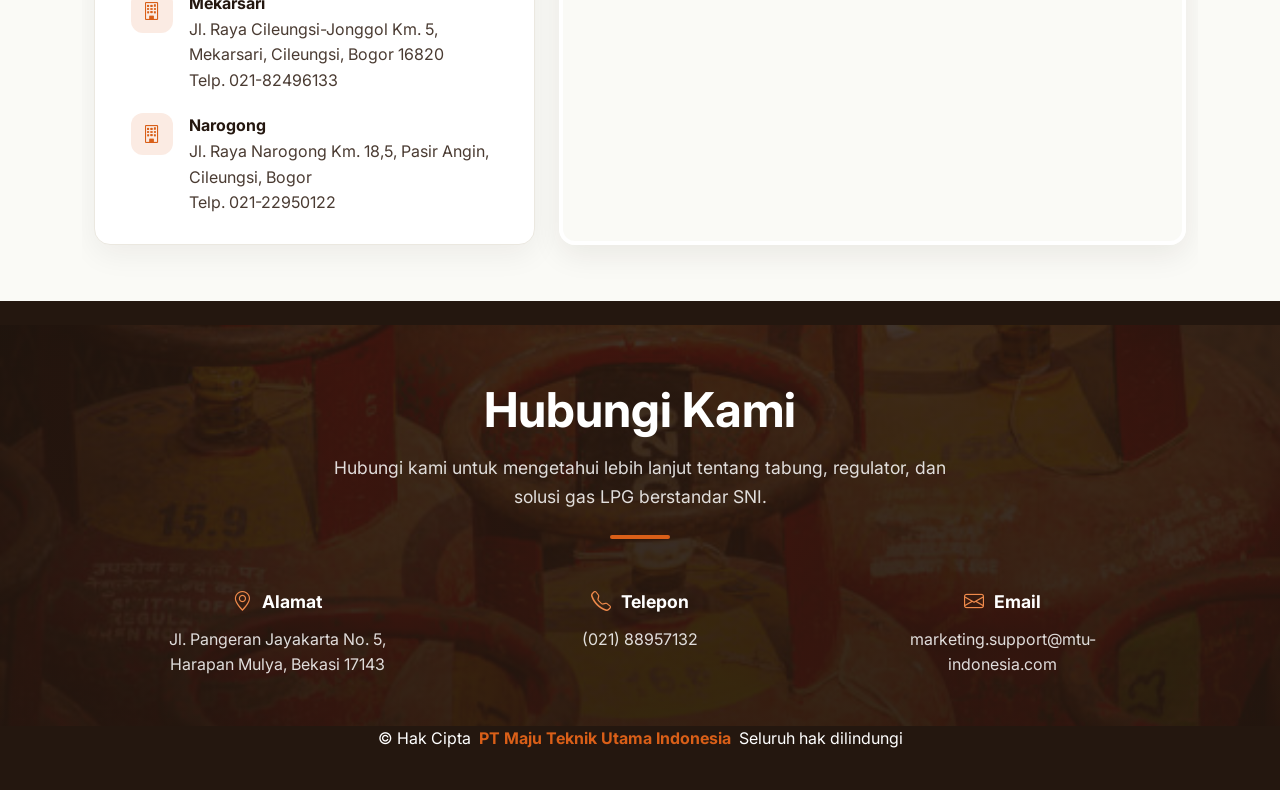
==== commit 764f593d: "Update tampilan H1_Modul_8" ====
--- a/index.html
+++ b/index.html
@@ -8,6 +8,9 @@
   <meta name="description" content="Pabrik Manufaktur Tabung & Regulator LPG Terpercaya">
   <meta name="keywords" content="Tabung LPG, Regulator, Valve, Katup SNI, Selang Gas, Pabrik Gas">
 
+  <!-- Tandai halaman sedang dimuat agar bisa dibuat fade-in -->
+  <script>document.documentElement.classList.add('is-loading');</script>
+
   <!-- Favicons -->
   <link href="assets/img/favicon.png" rel="icon">
   <link href="assets/img/apple-touch-icon.png" rel="apple-touch-icon">
@@ -32,13 +35,9 @@
   <!-- Header -->
   <header id="header" class="header fixed-top d-flex align-items-center">
     <div class="container-fluid px-4 px-lg-5 d-flex align-items-center justify-content-between w-100">
-      <div class="header-left d-flex align-items-center gap-4">
-        <a href="index.html" class="logo">
-          <h1 class="sitename m-0">PT MTU</h1>
-        </a>
-        <div class="header-pill-toggle d-none d-lg-flex">
-          <span class="active">Pabrik</span>
-          <span>Bisnis</span>
+      <div class="header-left d-flex align-items-center">
+        <div class="logo">
+          <img src="assets/img/Logo1.png" alt="PT MTU - Maju Teknik Utama Indonesia" class="logo-img">
         </div>
       </div>
       <nav id="navmenu" class="navmenu d-none d-xl-block">
@@ -50,10 +49,6 @@
         </ul>
       </nav>
       <div class="header-right d-flex align-items-center gap-3">
-        <div class="header-pill-toggle small-toggle d-none d-md-flex">
-          <span>EN</span>
-          <span class="active">ID</span>
-        </div>
         <a class="btn-outline-custom d-none d-md-inline-flex" href="#contact">Hubungi Kami</a>
         <i class="mobile-nav-toggle d-xl-none bi bi-list text-white fs-2"></i>
       </div>
@@ -65,7 +60,7 @@
     <!-- Hero Section -->
     <section id="hero" class="hero d-flex align-items-center justify-content-center">
       <div class="container text-center" data-aos="fade-up">
-        <h1 class="hero-title">Kehangatan & Kebahagiaan,<br>di Setiap Dapur Keluarga.</h1>
+        <h1 class="hero-title">Nyalakan keyakinan Anda,<br>Mulai Dari Setiap Tabung.</h1>
         <p class="hero-subtitle">Mendukung momen memasak aman dengan tabung dan regulator gas berstandar SNI terpercaya di setiap transaksi dan perakitan.</p>
         <div class="hero-cta mt-4">
           <a href="#services" class="hero-btn"><i class="bi bi-fire text-danger"></i> Jelajahi Produk</a>
@@ -231,27 +226,26 @@
             <img src="assets/img/produk-katup.jpeg" alt="Katup Tabung Baja LPG" class="product-img">
             <h3>Katup Tabung Baja LPG</h3>
             <p>PT Maju Teknik Utama Indonesia memproduksi katup presisi tinggi yang menjamin aliran gas stabil dan aman, lulus standarisasi kelayakan SNI 1591:2012.</p>
-            <a href="#contact" class="product-btn">Lihat Detail</a>
+            <a href="product.html?produk=katup" class="product-btn">Lihat Detail</a>
           </article>
 
           <article class="product-card" data-aos="fade-up" data-aos-delay="200">
             <img src="assets/img/produk-tabung.jpeg" alt="Tabung Baja LPG" class="product-img">
             <h3>Tabung Baja LPG</h3>
             <p>Struktur fabrikasi baja yang kuat untuk menyimpan tekanan gas dengan aman, mengacu pada sertifikasi SNI 1452:2011.</p>
-            <a href="#contact" class="product-btn">Lihat Detail</a>
+            <a href="product.html?produk=tabung" class="product-btn">Lihat Detail</a>
           </article>
 
           <article class="product-card" data-aos="fade-up" data-aos-delay="300">
             <img src="assets/img/produk-regulator.jpeg" alt="Regulator Tekanan Rendah" class="product-img">
             <h3>Regulator Tekanan Rendah</h3>
             <p>Regulator efisien yang mengatur pengeluaran gas secara presisi untuk kompor rumah tangga, sesuai SNI 7369:2012.</p>
-            <a href="#contact" class="product-btn">Lihat Detail</a>
+            <a href="product.html?produk=regulator" class="product-btn">Lihat Detail</a>
           </article>
 
         </div>
 
-       
-    </section>
+        
 
     <!-- Team / Struktur Section -->
     <section id="team" class="team-section light-background">
@@ -377,7 +371,7 @@
                 </li>
                 <li>
                   <span class="info-icon"><i class="bi bi-telephone-fill"></i></span>
-                  <span>082223728448</span>
+                  <span>021-88957132</span>
                 </li>
                 <li>
                   <span class="info-icon"><i class="bi bi-envelope-fill"></i></span>
@@ -394,7 +388,7 @@
                   <span>
                     <strong>Mekarsari</strong><br>
                     Jl. Raya Cileungsi-Jonggol Km. 5, Mekarsari, Cileungsi, Bogor 16820<br>
-                    Telp. 082223728448
+                    Telp. 021-82496133
                   </span>
                 </li>
                 <li>
@@ -402,7 +396,7 @@
                   <span>
                     <strong>Narogong</strong><br>
                     Jl. Raya Narogong Km. 18,5, Pasir Angin, Cileungsi, Bogor<br>
-                    Telp. 082223728448
+                    Telp. 021-22950122
                   </span>
                 </li>
               </ul>
@@ -435,12 +429,12 @@
 
   <footer id="footer" class="footer position-relative">
 
-    <!-- Contact Us (latar foto gelap) -->
+    <!-- Hubungi Kami (latar foto gelap) -->
     <div class="footer-contact">
       <div class="footer-contact-overlay"></div>
       <div class="container">
         <div class="footer-contact-header text-center" data-aos="fade-up">
-          <h2>Contact Us</h2>
+          <h2>Hubungi Kami</h2>
           <p>Hubungi kami untuk mengetahui lebih lanjut tentang tabung, regulator, dan solusi gas LPG berstandar SNI.</p>
           <span class="footer-accent-bar"></span>
         </div>
@@ -462,7 +456,7 @@
                   <i class="bi bi-telephone"></i>
                   <span>Telepon</span>
                 </div>
-                <p><a href="tel:+622188957132">(62) 82223728448</a></p>
+                <p><a href="tel:+622188957132">(021) 88957132</a></p>
               </div>
 
               <div class="footer-contact-item">
@@ -479,9 +473,9 @@
       </div>
     </div>
 
-    <!-- Copyright -->
+    <!-- Hak Cipta -->
     <div class="container copyright text-center">
-      <p>© <span>Copyright</span> <strong class="px-1 sitename">PT Maju Teknik Utama Indonesia</strong> <span>All Rights Reserved</span></p>
+      <p>© <span>Hak Cipta</span> <strong class="px-1 sitename">PT Maju Teknik Utama Indonesia</strong> <span>Seluruh hak dilindungi</span></p>
     </div>
   </footer>
 
@@ -495,7 +489,9 @@
     <i class="bi bi-whatsapp"></i>
   </a>
 
-  <a href="#" id="scroll-top" class="scroll-top d-flex align-items-center justify-content-center"><i class="bi bi-arrow-up-short"></i></a>
+  <a href="#" id="scroll-top" class="scroll-top d-flex align-items-center justify-content-center" aria-label="Kembali ke atas">
+    <i class="bi bi-arrow-up-short"></i>
+  </a>
 
   <!-- Vendor JS Files -->
   <script src="assets/vendor/bootstrap/js/bootstrap.bundle.min.js"></script>
@@ -505,24 +501,96 @@
   <script src="assets/vendor/swiper/swiper-bundle.min.js"></script>
   <script src="assets/js/main.js"></script>
 
-  <!-- Header: putih setelah keluar dari hero -->
+  <!-- Transisi & interaksi halaman -->
   <script>
     (function () {
       var header = document.getElementById('header');
       var hero = document.getElementById('hero');
-
+      var scrollTopBtn = document.getElementById('scroll-top');
+      var navLinks = document.querySelectorAll('#navmenu a[href^="#"]');
+
+      /* 1. Header berubah putih setelah melewati hero */
       function updateHeader() {
-        // Header berubah putih setelah melewati bagian hero
         var limit = hero ? hero.offsetHeight - header.offsetHeight : 0;
-        if (window.scrollY >= limit) {
-          header.classList.add('scrolled');
-        } else {
-          header.classList.remove('scrolled');
+        header.classList.toggle('scrolled', window.scrollY >= limit);
+      }
+
+      /* 2. Tombol kembali ke atas muncul setelah scroll */
+      function updateScrollTop() {
+        scrollTopBtn.classList.toggle('active', window.scrollY > 400);
+      }
+
+      function onScroll() {
+        updateHeader();
+        updateScrollTop();
+      }
+
+      window.addEventListener('scroll', onScroll, { passive: true });
+      onScroll();
+
+      /* 3. Scroll halus dengan offset header, untuk semua link jangkar */
+      document.addEventListener('click', function (e) {
+        var link = e.target.closest('a[href^="#"]');
+        if (!link) return;
+
+        var id = link.getAttribute('href');
+
+        if (id === '#') {
+          e.preventDefault();
+          window.scrollTo({ top: 0, behavior: 'smooth' });
+          return;
         }
-      }
-
-      window.addEventListener('scroll', updateHeader, { passive: true });
-      updateHeader();
+
+        var target = document.querySelector(id);
+        if (!target) return;
+
+        e.preventDefault();
+        var offset = header.offsetHeight + 10;
+        var top = target.getBoundingClientRect().top + window.scrollY - offset;
+        window.scrollTo({ top: top, behavior: 'smooth' });
+        history.replaceState(null, '', id);
+      });
+
+      /* 4. Menu aktif mengikuti bagian yang sedang terlihat */
+      function setActive(id) {
+        navLinks.forEach(function (link) {
+          link.classList.toggle('is-current', link.getAttribute('href') === '#' + id);
+        });
+      }
+
+      if ('IntersectionObserver' in window) {
+        var observer = new IntersectionObserver(function (entries) {
+          entries.forEach(function (entry) {
+            if (entry.isIntersecting) setActive(entry.target.id);
+          });
+        }, { rootMargin: '-45% 0px -50% 0px' });
+
+        document.querySelectorAll('main section[id]').forEach(function (section) {
+          observer.observe(section);
+        });
+      }
+
+      /* 5. Animasi masuk elemen dengan easing yang lebih lembut */
+      if (window.AOS) {
+        AOS.init({
+          duration: 900,
+          easing: 'ease-out-cubic',
+          once: true,
+          offset: 60
+        });
+      }
+
+      /* 6. Fade-in halaman segera setelah HTML siap, tanpa menunggu gambar */
+      function finishLoading() {
+        document.documentElement.classList.remove('is-loading');
+      }
+
+      if (document.readyState === 'loading') {
+        document.addEventListener('DOMContentLoaded', finishLoading);
+      } else {
+        finishLoading();
+      }
+      setTimeout(finishLoading, 1500); // pengaman tambahan
     })();
   </script>
 
--- a/assets/css/main.css
+++ b/assets/css/main.css
@@ -63,6 +63,26 @@
 h1, h2, h3, h4, h5, h6 { color: var(--heading-color); font-family: var(--heading-font); }
 
 /*--------------------------------------------------------------
+# TEKS RATA KIRI-KANAN (JUSTIFY)
+# Hanya untuk paragraf panjang yang rata kiri.
+# Teks di tengah (subjudul hero, Hubungi Kami) tidak diubah.
+--------------------------------------------------------------*/
+.box-main-desc,
+.vision-desc,
+.mission-item p,
+.flip-card-back p,
+.product-card p,
+.detail-text,
+.detail-note,
+.product-hero p {
+  text-align: justify;
+  text-align-last: left;
+  hyphens: auto;
+  -webkit-hyphens: auto;
+  -moz-hyphens: auto;
+}
+
+/*--------------------------------------------------------------
 # HEADER (transparan di beranda, putih setelah keluar dari hero)
 --------------------------------------------------------------*/
 .header {
@@ -78,35 +98,27 @@
   border-bottom: 1px solid #EBE8E0;
 }
 
-.logo h1 {
-  font-size: 28px;
-  font-weight: 600;
-  color: #fff;
-  letter-spacing: -0.5px;
-  font-family: 'Montserrat', sans-serif;
-  transition: color 0.45s var(--ease-smooth);
-}
-
-.header-pill-toggle {
-  display: flex;
-  align-items: center;
-  background: rgba(255, 255, 255, 0.15);
-  border-radius: 50px;
-  padding: 4px;
-  border: 1px solid rgba(255,255,255,0.2);
-  transition: background-color 0.45s var(--ease-smooth), border-color 0.45s var(--ease-smooth);
-}
-.header-pill-toggle span {
-  padding: 6px 20px;
-  border-radius: 50px;
-  color: #fff;
-  font-size: 13px;
-  font-weight: 500;
-  cursor: pointer;
-  transition: all 0.35s var(--ease-smooth);
-}
-.header-pill-toggle span.active { background: #fff; color: var(--heading-color); }
-.header-pill-toggle.small-toggle span { padding: 6px 12px; }
+/*--------------------------------------------------------------
+# LOGO (pajangan, tidak bisa diklik; latar cokelat tua agar terbaca di hero maupun header putih)
+--------------------------------------------------------------*/
+.logo {
+  display: inline-flex;
+  align-items: center;
+  background: var(--heading-color);
+  padding: 6px 14px;
+  border-radius: 12px;
+  box-shadow: 0 6px 16px rgba(36, 23, 15, 0.18);
+  cursor: default;
+  user-select: none;
+  -webkit-user-drag: none;
+}
+
+.logo-img {
+  height: 42px;
+  width: auto;
+  display: block;
+  pointer-events: none;
+}
 
 .navmenu ul { display: flex; list-style: none; gap: 35px; padding: 0; }
 .navmenu a {
@@ -147,13 +159,9 @@
 .btn-outline-custom:hover { background: #fff; color: var(--heading-color); }
 
 /* Kondisi header setelah keluar dari hero (putih) */
-.header.scrolled .logo h1,
 .header.scrolled .navmenu a { color: var(--heading-color); }
 .header.scrolled .navmenu a:hover { color: var(--accent-color); }
 .header.scrolled .navmenu a.is-current { color: var(--accent-color); }
-.header.scrolled .header-pill-toggle { background: #f0f0f0; border-color: #ddd; }
-.header.scrolled .header-pill-toggle span { color: var(--default-color); }
-.header.scrolled .header-pill-toggle span.active { background: #fff; box-shadow: 0 2px 5px rgba(0,0,0,0.1); }
 .header.scrolled .btn-outline-custom { border-color: var(--default-color); color: var(--default-color); }
 .header.scrolled .btn-outline-custom:hover { background: var(--accent-color); color: #fff; border-color: var(--accent-color); }
 .header.scrolled .mobile-nav-toggle { color: var(--heading-color) !important; }
@@ -190,14 +198,16 @@
   background: color-mix(in srgb, var(--accent-color), #24170F 25%);
 }
 
-/* Hero Section */
+/*--------------------------------------------------------------
+# HERO
+--------------------------------------------------------------*/
 .hero {
-  background: linear-gradient(rgba(36, 23, 15, 0.5), rgba(36, 23, 15, 0.5)), url('../img/hero-bg.jpeg') center/cover no-repeat;
+  background: linear-gradient(rgba(36, 23, 15, 0.5), rgba(36, 23, 15, 0.5)), url('../img/hero-bg.jpg') center/cover no-repeat;
   height: 100vh;
   min-height: 650px;
   position: relative;
   margin-top: 0;
-  padding-top: 70px;
+  padding: 70px 0 80px;
 }
 .hero-title {
   font-size: 4.8rem;
@@ -239,14 +249,31 @@
 @media (max-width: 991px) { .hero-title { font-size: 3.5rem; } .hero-subtitle { font-size: 1.1rem; } }
 @media (max-width: 576px) { .hero-title { font-size: 2.2rem; } .hero-subtitle { font-size: 1rem; } }
 
-/* Global Sections */
+/*--------------------------------------------------------------
+# JARAK ANTARBAGIAN
+# Setiap bagian hanya memakai padding atas (56px), sehingga jarak
+# antarbagian selalu 56px dan tidak dobel. Bagian Kontak memakai
+# padding bawah agar ada jarak sebelum footer.
+--------------------------------------------------------------*/
 section, .section {
-  padding: 80px 0;
+  padding: 56px 0 0;
   scroll-margin-top: 82px;
   overflow: clip;
 }
-.section-title { text-align: center; padding-bottom: 60px; position: relative; }
-.section-title h2 { font-size: 32px; font-weight: 700; margin-bottom: 20px; color: var(--heading-color); }
+
+.section-title {
+  text-align: center;
+  padding-bottom: 32px;
+  position: relative;
+}
+
+.section-title h2 {
+  font-size: 32px;
+  font-weight: 700;
+  margin-bottom: 20px;
+  color: var(--heading-color);
+}
+
 .section-title h2:after {
   content: "";
   position: absolute;
@@ -264,7 +291,7 @@
 # ABOUT SECTION (Boxed Scenic Banner & Overlapping Vertical Cards)
 --------------------------------------------------------------*/
 .about-boxed-section {
-  padding: 80px 0 120px 0;
+  padding: 56px 0 0;
 }
 
 .scenic-banner-box {
@@ -386,7 +413,7 @@
 # VISION & MISSION (Kartu gradasi oranye-cokelat + daftar misi)
 --------------------------------------------------------------*/
 .vision-mission-section {
-  padding: 100px 0;
+  padding: 56px 0 0;
 }
 
 /* Kartu visi */
@@ -518,6 +545,7 @@
 --------------------------------------------------------------*/
 .products-section {
   background-color: var(--background-color);
+  padding: 56px 0 0;
 }
 
 .product-grid {
@@ -611,7 +639,7 @@
 
 .products-more {
   text-align: center;
-  margin-top: 50px;
+  margin-top: 32px;
 }
 
 .products-more-btn {
@@ -657,6 +685,7 @@
 --------------------------------------------------------------*/
 .team-section {
   background-color: var(--background-color);
+  padding: 56px 0 0;
 }
 
 .org-chart {
@@ -670,13 +699,13 @@
   display: flex;
   justify-content: center;
   flex-wrap: wrap;
-  gap: 40px 36px;
+  gap: 28px 36px;
   width: 100%;
 }
 
 .org-connector {
   width: 2px;
-  height: 44px;
+  height: 28px;
   background: #CFC6B8;
   margin: 0 auto;
 }
@@ -767,7 +796,7 @@
     width: 150px;
   }
   .org-tier {
-    gap: 28px 20px;
+    gap: 24px 20px;
   }
 }
 
@@ -776,6 +805,7 @@
 --------------------------------------------------------------*/
 .contact-section {
   background-color: var(--background-color);
+  padding: 56px 0;
 }
 
 .info-card {
@@ -887,12 +917,12 @@
 }
 
 /*--------------------------------------------------------------
-# FOOTER (Contact Us dengan latar foto + copyright)
+# FOOTER (Hubungi Kami dengan latar foto + hak cipta)
 --------------------------------------------------------------*/
 .footer-contact {
   position: relative;
-  padding: 90px 0 80px;
-  background: url('../img/hero-bg.jpeg') center/cover no-repeat;
+  padding: 56px 0 48px;
+  background: url('../img/hero-bg.jpg') center/cover no-repeat;
   color: #FFFFFF;
   overflow: hidden;
 }
@@ -906,6 +936,10 @@
 .footer-contact .container {
   position: relative;
   z-index: 1;
+}
+
+.footer-contact-header {
+  text-align: center;
 }
 
 .footer-contact-header h2 {
@@ -932,35 +966,59 @@
   background: var(--accent-color);
 }
 
+/* Kolom bootstrap dibuat selebar penuh agar daftar kontak berada di tengah */
+.footer-contact .row {
+  justify-content: center;
+}
+
+.footer-contact .row > [class*="col-"] {
+  flex: 0 0 100%;
+  max-width: 100%;
+}
+
+/* Tiga kontak dalam satu baris, lebar sama, jarak konsisten */
 .footer-contact-list {
-  margin-top: 56px;
-  max-width: 520px;
+  display: grid;
+  grid-template-columns: repeat(3, minmax(0, 1fr));
+  gap: 32px 48px;
+  max-width: 1040px;
+  margin: 48px auto 0;
+  text-align: center;
 }
 
 .footer-contact-item {
-  margin-bottom: 28px;
+  display: flex;
+  flex-direction: column;
+  align-items: center;
+  margin: 0;
+  padding: 0 8px;
+  min-width: 0;
 }
 
 .footer-contact-label {
   display: flex;
   align-items: center;
-  gap: 12px;
-  font-size: 1.15rem;
-  font-weight: 700;
-  color: #FFFFFF;
-  margin-bottom: 8px;
+  justify-content: center;
+  gap: 10px;
+  font-size: 1.1rem;
+  font-weight: 700;
+  color: #FFFFFF;
+  margin-bottom: 10px;
 }
 
 .footer-contact-label i {
-  font-size: 1.3rem;
+  font-size: 1.25rem;
   color: #F08A4B;
 }
 
 .footer-contact-item p {
-  margin: 0 0 0 34px;
+  margin: 0;
+  max-width: 280px;
   font-size: 1rem;
   line-height: 1.6;
   color: rgba(255, 255, 255, 0.85);
+  text-align: center;
+  overflow-wrap: anywhere;
 }
 
 .footer-contact-item a {
@@ -972,15 +1030,24 @@
   color: #F08A4B;
 }
 
-/* Copyright bar */
+/* Bar hak cipta */
 .footer {
   background-color: var(--heading-color);
   color: #FFFFFF;
-  padding: 30px 0;
+  padding: 24px 0;
   margin-top: 0;
 }
 .footer .sitename { color: var(--accent-color); }
 .footer .credits { margin-top: 8px; font-size: 13px; color: rgba(255,255,255,0.6); }
+
+/* Di layar kecil, kontak menjadi satu kolom */
+@media (max-width: 767px) {
+  .footer-contact-list {
+    grid-template-columns: 1fr;
+    gap: 28px;
+    margin-top: 36px;
+  }
+}
 
 /*--------------------------------------------------------------
 # WHATSAPP FLOATING BUTTON
@@ -1007,6 +1074,298 @@
   color: #FFFFFF;
   transform: scale(1.08);
   box-shadow: 0 14px 30px rgba(0, 0, 0, 0.3);
+}
+
+/*--------------------------------------------------------------
+# HALAMAN DETAIL PRODUK (product.html)
+--------------------------------------------------------------*/
+.product-page-body {
+  padding-top: 90px;
+}
+
+.product-hero {
+  background: linear-gradient(rgba(20, 15, 10, 0.78), rgba(20, 15, 10, 0.78)), url('../img/GAS1.jpg') center/cover no-repeat;
+  color: #FFFFFF;
+  padding: 56px 0 48px;
+}
+
+.product-hero h1 {
+  color: #FFFFFF;
+  font-size: 2.8rem;
+  font-weight: 700;
+  margin: 14px 0 12px;
+}
+
+.product-hero p {
+  color: rgba(255, 255, 255, 0.9);
+  font-size: 1.1rem;
+  line-height: 1.7;
+  max-width: 720px;
+  margin: 0;
+}
+
+.breadcrumb-custom {
+  display: flex;
+  align-items: center;
+  flex-wrap: wrap;
+  gap: 8px;
+  font-size: 0.9rem;
+  color: rgba(255, 255, 255, 0.75);
+}
+
+.breadcrumb-custom a {
+  color: #FFFFFF;
+}
+
+.breadcrumb-custom a:hover {
+  color: #F08A4B;
+}
+
+.product-detail {
+  padding: 56px 0 40px;
+  background-color: var(--background-color);
+}
+
+.detail-image {
+  background: #FFFFFF;
+  border: 1px solid #EBE8E0;
+  border-radius: 16px;
+  padding: 16px;
+  box-shadow: 0 15px 35px rgba(36, 23, 15, 0.1);
+}
+
+.detail-image img {
+  display: block;
+  width: 100%;
+  aspect-ratio: 4 / 3;
+  object-fit: cover;
+  border-radius: 10px;
+}
+
+.detail-badge {
+  display: inline-block;
+  background: color-mix(in srgb, var(--accent-color), transparent 88%);
+  color: var(--accent-color);
+  font-size: 0.8rem;
+  font-weight: 700;
+  letter-spacing: 0.08em;
+  text-transform: uppercase;
+  padding: 6px 14px;
+  border-radius: 50px;
+}
+
+.detail-heading {
+  font-size: 1.8rem;
+  font-weight: 700;
+  margin: 18px 0 12px;
+}
+
+.detail-text {
+  font-size: 1rem;
+  line-height: 1.7;
+  color: var(--default-color);
+  margin: 0 0 12px;
+}
+
+.detail-sub {
+  font-size: 1.15rem;
+  font-weight: 700;
+  margin: 28px 0 12px;
+}
+
+.detail-features {
+  list-style: none;
+  margin: 0;
+  padding: 0;
+  display: flex;
+  flex-direction: column;
+  gap: 12px;
+}
+
+.detail-features li {
+  display: flex;
+  align-items: flex-start;
+  gap: 12px;
+  line-height: 1.6;
+  color: var(--default-color);
+}
+
+.detail-features i {
+  color: var(--accent-color);
+  font-size: 1.2rem;
+  margin-top: 2px;
+}
+
+.detail-cta {
+  display: flex;
+  flex-wrap: wrap;
+  gap: 12px;
+  margin-top: 32px;
+}
+
+.btn-wa {
+  display: inline-flex;
+  align-items: center;
+  gap: 8px;
+  background: #25D366;
+  color: #FFFFFF;
+  padding: 12px 26px;
+  border-radius: 50px;
+  font-weight: 600;
+  transition: transform 0.3s var(--ease-smooth);
+}
+
+.btn-wa:hover {
+  color: #FFFFFF;
+  transform: translateY(-2px);
+}
+
+.btn-line {
+  border: 1.5px solid var(--accent-color);
+  color: var(--accent-color);
+  padding: 12px 26px;
+  border-radius: 50px;
+  font-weight: 600;
+  transition: background-color 0.3s var(--ease-smooth), color 0.3s var(--ease-smooth);
+}
+
+.btn-line:hover {
+  background: var(--accent-color);
+  color: #FFFFFF;
+}
+
+.detail-spec {
+  margin-top: 48px;
+}
+
+.detail-spec h3,
+.detail-other h3 {
+  font-size: 1.4rem;
+  font-weight: 700;
+  margin-bottom: 18px;
+}
+
+.spec-table {
+  width: 100%;
+  background: #FFFFFF;
+  border: 1px solid #EBE8E0;
+  border-radius: 12px;
+  overflow: hidden;
+  border-collapse: separate;
+  border-spacing: 0;
+  box-shadow: 0 10px 30px rgba(36, 23, 15, 0.06);
+}
+
+.spec-table th,
+.spec-table td {
+  padding: 16px 22px;
+  text-align: left;
+  border-bottom: 1px solid #EBE8E0;
+  font-size: 0.98rem;
+}
+
+.spec-table tr:last-child th,
+.spec-table tr:last-child td {
+  border-bottom: none;
+}
+
+.spec-table th {
+  width: 35%;
+  background: #FBF8F3;
+  color: var(--heading-color);
+  font-weight: 600;
+}
+
+.spec-table td {
+  color: var(--default-color);
+}
+
+.detail-note {
+  margin: 16px 0 0;
+  font-size: 0.9rem;
+  color: var(--default-color);
+  opacity: 0.8;
+}
+
+.detail-other {
+  margin-top: 48px;
+}
+
+.other-grid {
+  display: grid;
+  grid-template-columns: repeat(2, 1fr);
+  gap: 20px;
+}
+
+.other-card {
+  display: flex;
+  align-items: center;
+  gap: 16px;
+  background: #FFFFFF;
+  border: 1px solid #EBE8E0;
+  border-radius: 12px;
+  padding: 16px;
+  color: var(--heading-color);
+  transition: transform 0.4s var(--ease-smooth), border-color 0.4s var(--ease-smooth);
+}
+
+.other-card:hover {
+  transform: translateY(-4px);
+  border-color: var(--accent-color);
+  color: var(--heading-color);
+}
+
+.other-card img {
+  width: 96px;
+  height: 72px;
+  object-fit: cover;
+  border-radius: 8px;
+  flex-shrink: 0;
+}
+
+.other-card strong {
+  display: block;
+  font-size: 1.02rem;
+}
+
+.other-card span {
+  font-size: 0.85rem;
+  color: var(--default-color);
+}
+
+.back-link {
+  display: inline-flex;
+  align-items: center;
+  gap: 8px;
+  margin-top: 36px;
+  font-weight: 600;
+}
+
+@media (max-width: 767px) {
+  .product-hero h1 {
+    font-size: 2.1rem;
+  }
+  .other-grid {
+    grid-template-columns: 1fr;
+  }
+}
+
+/*--------------------------------------------------------------
+# RESPONSIF: jarak antarbagian lebih rapat di layar kecil
+--------------------------------------------------------------*/
+@media (max-width: 767px) {
+  .about-boxed-section,
+  .vision-mission-section,
+  .products-section,
+  .team-section {
+    padding-top: 40px;
+  }
+  .contact-section {
+    padding: 40px 0;
+  }
+  .section-title {
+    padding-bottom: 24px;
+  }
 }
 
 /*--------------------------------------------------------------
